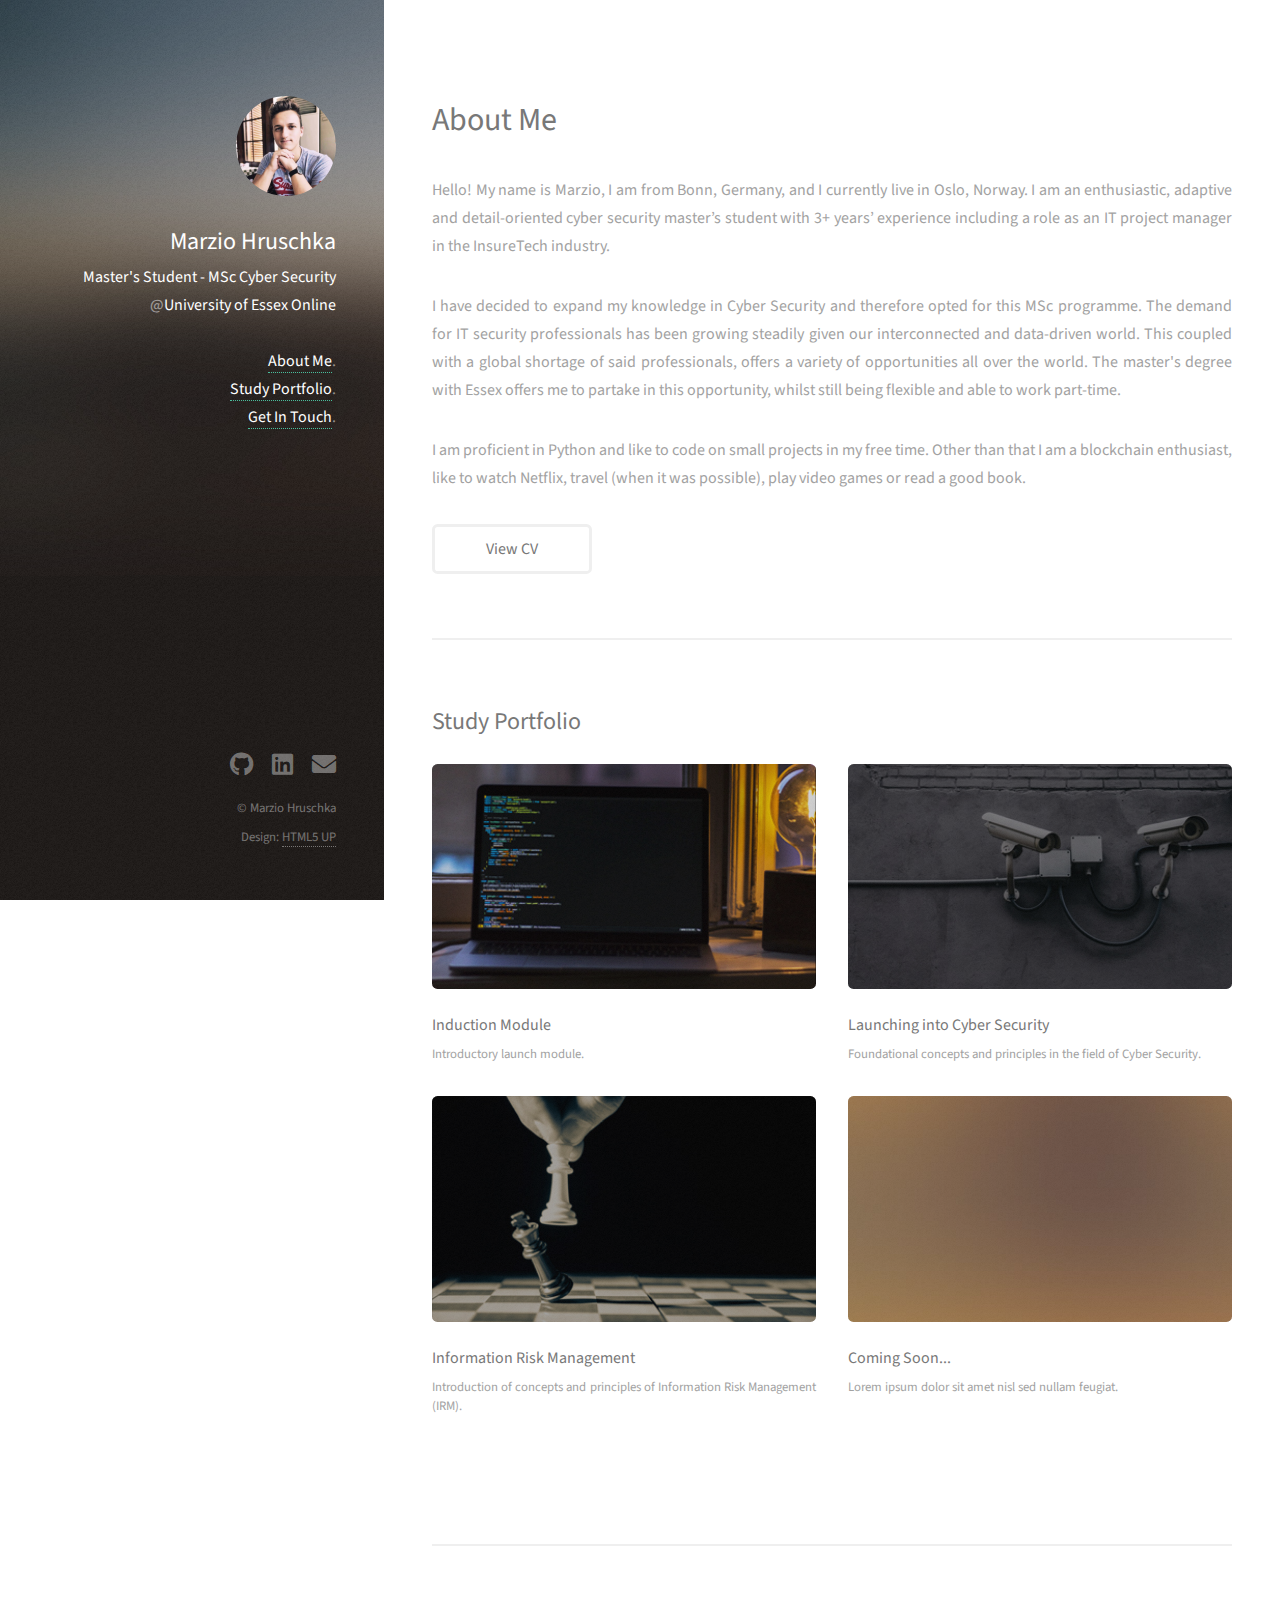
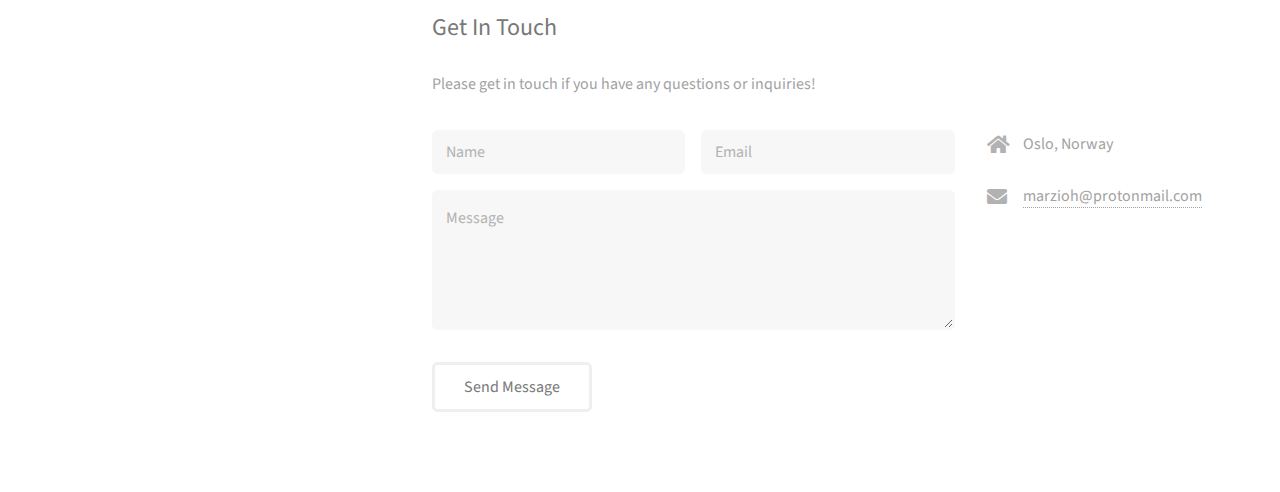
==== index.html @ 54e434e0 "Updates for IRM module" ====
<!DOCTYPE HTML>
<!--
	Strata by HTML5 UP
	html5up.net | @ajlkn
	Free for personal and commercial use under the CCA 3.0 license (html5up.net/license)
-->
<html>
	<head>
		<title>Marzio Hruschka</title>
		<meta charset="utf-8" />
		<meta name="viewport" content="width=device-width, initial-scale=1, user-scalable=no" />
		<link rel="stylesheet" href="assets/css/main.css" />
	</head>
	<body class="is-preload">

		<!-- Header -->
			<header id="header">
				<div class="inner">
					<a href="#" class="image avatar"><img src="images/avatar.jpg" alt="" /></a>
					<h1 style="color:white;font-size:24px;"><b>Marzio Hruschka</b></h1>
					<h1 style="color:white;font-size:16px;">Master's Student - MSc Cyber Security</h1>
					<h1 style="font-size:16px">@<font style="color:white;">University of Essex Online</font></h1>
					<br />	
					<a href="index.html#about_me"><strong>About Me</strong></a>.<br />
					<a href="index.html#study_portfolio"><strong>Study Portfolio</strong></a>.<br />
					<a href="index.html#contact"><strong>Get In Touch</strong></a>.
				</div>
			</header>

		<!-- Main -->
			<div id="main">

				<!-- One -->
					<section id="about_me">
						<header class="major">
							<h2>About Me</h2>
						</header>
						<p>Hello! My name is Marzio, I am from Bonn, Germany, and I currently live in Oslo, Norway. I am an enthusiastic, adaptive and detail-oriented cyber security master’s student with 3+ years’ experience including a role as an IT project manager in the InsureTech industry.</p>

						<p>I have decided to expand my knowledge in Cyber Security and therefore opted for this MSc programme. The demand for IT security professionals has been growing steadily given our interconnected and data-driven world. This coupled with a global shortage of said professionals, offers a variety of opportunities all over the world. The master's degree with Essex offers me to partake in this opportunity, whilst still being flexible and able to work part-time.</p>

						<p>I am proficient in Python and like to code on small projects in my free time. Other than that I am a blockchain enthusiast, like to watch Netflix, travel (when it was possible), play video games or read a good book.</p>
						<ul class="actions">
							<li><a href="documents/Marzio%20Hruschka%20-%20CV.pdf" class="button" target="_blank">View CV</a></li>
						</ul>
					</section>

				<!-- Two -->
					<section id="study_portfolio">
						<h2>Study Portfolio</h2>
						<div class="row">
							<article class="col-6 col-12-xsmall work-item">
								<a class="image fit thumb" href="induction.html"><img src="images/thumbs/induction.jpg" alt="Induction Module" /></a>
								<h3>Induction Module</h3>
								<p>Introductory launch module.</p>
							</article>
							<article class="col-6 col-12-xsmall work-item">
								<a href="launching_cyber_security.html" class="image fit thumb"><img src="images/thumbs/introcyber.jpg" alt="Launching into Cyber Security" /></a>
								<h3>Launching into Cyber Security</h3>
								<p>Foundational concepts and principles in the field of Cyber Security.</p>
							</article>
							<article class="col-6 col-12-xsmall work-item">
								<a href="information_risk_management.html" class="image fit thumb"><img src="images/thumbs/riskmgmt.jpg" alt="" /></a>
								<h3>Information Risk Management</h3>
								<p>Introduction of concepts and principles of Information Risk Management (IRM).</p>
							</article>
							<article class="col-6 col-12-xsmall work-item">
								<a href="images/fulls/04.jpg" class="image fit thumb"><img src="images/thumbs/04.jpg" alt="" /></a>
								<h3>Coming Soon...</h3>
								<p>Lorem ipsum dolor sit amet nisl sed nullam feugiat.</p>
							</article>
							<article class="col-6 col-12-xsmall work-item">
<!-- 								<a href="images/fulls/05.jpg" class="image fit thumb"><img src="images/thumbs/05.jpg" alt="" /></a>
								<h3>Nunc enim commodo aliquet</h3>
								<p>Lorem ipsum dolor sit amet nisl sed nullam feugiat.</p>
							</article>
							<article class="col-6 col-12-xsmall work-item">
								<a href="images/fulls/06.jpg" class="image fit thumb"><img src="images/thumbs/06.jpg" alt="" /></a>
								<h3>Risus ornare lacinia</h3>
								<p>Lorem ipsum dolor sit amet nisl sed nullam feugiat.</p>
							</article>
						</div>
						<ul class="actions">
							<li><a href="#" class="button">Full Portfolio</a></li>
						</ul> -->
					</section> 

				<!-- Three -->
					<section id="contact">
						<h2>Get In Touch</h2>
						<p>Please get in touch if you have any questions or inquiries!</p>
						<div class="row">
							<div class="col-8 col-12-small">
								<form method="post" action="#">
									<div class="row gtr-uniform gtr-50">
										<div class="col-6 col-12-xsmall"><input type="text" name="name" id="name" placeholder="Name" /></div>
										<div class="col-6 col-12-xsmall"><input type="email" name="email" id="email" placeholder="Email" /></div>
										<div class="col-12"><textarea name="message" id="message" placeholder="Message" rows="4"></textarea></div>
									</div>
								</form>
								<ul class="actions">
									<li><input type="submit" value="Send Message" /></li>
								</ul>
							</div>
							<div class="col-4 col-12-small">
								<ul class="labeled-icons">
									<li>
										<h3 class="icon solid fa-home"><span class="label">Address</span></h3>
										Oslo, Norway
									</li>
									<li>
										<h3 class="icon solid fa-envelope"><span class="label">Email</span></h3>
										<a href="#">marzioh@protonmail.com</a>
									</li>
								</ul>
							</div>
						</div>
					</section>

				<!-- Four -->
				<!--
					<section id="four">
						<h2>Elements</h2>

						<section>
							<h4>Text</h4>
							<p>This is <b>bold</b> and this is <strong>strong</strong>. This is <i>italic</i> and this is <em>emphasized</em>.
							This is <sup>superscript</sup> text and this is <sub>subscript</sub> text.
							This is <u>underlined</u> and this is code: <code>for (;;) { ... }</code>. Finally, <a href="#">this is a link</a>.</p>
							<hr />
							<header>
								<h4>Heading with a Subtitle</h4>
								<p>Lorem ipsum dolor sit amet nullam id egestas urna aliquam</p>
							</header>
							<p>Nunc lacinia ante nunc ac lobortis. Interdum adipiscing gravida odio porttitor sem non mi integer non faucibus ornare mi ut ante amet placerat aliquet. Volutpat eu sed ante lacinia sapien lorem accumsan varius montes viverra nibh in adipiscing blandit tempus accumsan.</p>
							<header>
								<h5>Heading with a Subtitle</h5>
								<p>Lorem ipsum dolor sit amet nullam id egestas urna aliquam</p>
							</header>
							<p>Nunc lacinia ante nunc ac lobortis. Interdum adipiscing gravida odio porttitor sem non mi integer non faucibus ornare mi ut ante amet placerat aliquet. Volutpat eu sed ante lacinia sapien lorem accumsan varius montes viverra nibh in adipiscing blandit tempus accumsan.</p>
							<hr />
							<h2>Heading Level 2</h2>
							<h3>Heading Level 3</h3>
							<h4>Heading Level 4</h4>
							<h5>Heading Level 5</h5>
							<h6>Heading Level 6</h6>
							<hr />
							<h5>Blockquote</h5>
							<blockquote>Fringilla nisl. Donec accumsan interdum nisi, quis tincidunt felis sagittis eget tempus euismod. Vestibulum ante ipsum primis in faucibus vestibulum. Blandit adipiscing eu felis iaculis volutpat ac adipiscing accumsan faucibus. Vestibulum ante ipsum primis in faucibus lorem ipsum dolor sit amet nullam adipiscing eu felis.</blockquote>
							<h5>Preformatted</h5>
							<pre><code>i = 0;

while (!deck.isInOrder()) {
print 'Iteration ' + i;
deck.shuffle();
i++;
}

print 'It took ' + i + ' iterations to sort the deck.';</code></pre>
						</section>

						<section>
							<h4>Lists</h4>
							<div class="row">
								<div class="col-6 col-12-xsmall">
									<h5>Unordered</h5>
									<ul>
										<li>Dolor pulvinar etiam magna etiam.</li>
										<li>Sagittis adipiscing lorem eleifend.</li>
										<li>Felis enim feugiat dolore viverra.</li>
									</ul>
									<h5>Alternate</h5>
									<ul class="alt">
										<li>Dolor pulvinar etiam magna etiam.</li>
										<li>Sagittis adipiscing lorem eleifend.</li>
										<li>Felis enim feugiat dolore viverra.</li>
									</ul>
								</div>
								<div class="col-6 col-12-xsmall">
									<h5>Ordered</h5>
									<ol>
										<li>Dolor pulvinar etiam magna etiam.</li>
										<li>Etiam vel felis at lorem sed viverra.</li>
										<li>Felis enim feugiat dolore viverra.</li>
										<li>Dolor pulvinar etiam magna etiam.</li>
										<li>Etiam vel felis at lorem sed viverra.</li>
										<li>Felis enim feugiat dolore viverra.</li>
									</ol>
									<h5>Icons</h5>
									<ul class="icons">
										<li><a href="#" class="icon brands fa-twitter"><span class="label">Twitter</span></a></li>
										<li><a href="#" class="icon brands fa-facebook-f"><span class="label">Facebook</span></a></li>
										<li><a href="#" class="icon brands fa-instagram"><span class="label">Instagram</span></a></li>
										<li><a href="#" class="icon brands fa-github"><span class="label">Github</span></a></li>
										<li><a href="#" class="icon brands fa-dribbble"><span class="label">Dribbble</span></a></li>
										<li><a href="#" class="icon brands fa-tumblr"><span class="label">Tumblr</span></a></li>
									</ul>
								</div>
							</div>
							<h5>Actions</h5>
							<ul class="actions">
								<li><a href="#" class="button primary">Default</a></li>
								<li><a href="#" class="button">Default</a></li>
							</ul>
							<ul class="actions small">
								<li><a href="#" class="button primary small">Small</a></li>
								<li><a href="#" class="button small">Small</a></li>
							</ul>
							<div class="row">
								<div class="col-6 col-12-small">
									<ul class="actions stacked">
										<li><a href="#" class="button primary">Default</a></li>
										<li><a href="#" class="button">Default</a></li>
									</ul>
								</div>
								<div class="col-6 col-12-small">
									<ul class="actions stacked">
										<li><a href="#" class="button primary small">Small</a></li>
										<li><a href="#" class="button small">Small</a></li>
									</ul>
								</div>
								<div class="col-6 col-12-small">
									<ul class="actions stacked">
										<li><a href="#" class="button primary fit">Default</a></li>
										<li><a href="#" class="button fit">Default</a></li>
									</ul>
								</div>
								<div class="col-6 col-12-small">
									<ul class="actions stacked">
										<li><a href="#" class="button primary small fit">Small</a></li>
										<li><a href="#" class="button small fit">Small</a></li>
									</ul>
								</div>
							</div>
						</section>

						<section>
							<h4>Table</h4>
							<h5>Default</h5>
							<div class="table-wrapper">
								<table>
									<thead>
										<tr>
											<th>Name</th>
											<th>Description</th>
											<th>Price</th>
										</tr>
									</thead>
									<tbody>
										<tr>
											<td>Item One</td>
											<td>Ante turpis integer aliquet porttitor.</td>
											<td>29.99</td>
										</tr>
										<tr>
											<td>Item Two</td>
											<td>Vis ac commodo adipiscing arcu aliquet.</td>
											<td>19.99</td>
										</tr>
										<tr>
											<td>Item Three</td>
											<td> Morbi faucibus arcu accumsan lorem.</td>
											<td>29.99</td>
										</tr>
										<tr>
											<td>Item Four</td>
											<td>Vitae integer tempus condimentum.</td>
											<td>19.99</td>
										</tr>
										<tr>
											<td>Item Five</td>
											<td>Ante turpis integer aliquet porttitor.</td>
											<td>29.99</td>
										</tr>
									</tbody>
									<tfoot>
										<tr>
											<td colspan="2"></td>
											<td>100.00</td>
										</tr>
									</tfoot>
								</table>
							</div>

							<h5>Alternate</h5>
							<div class="table-wrapper">
								<table class="alt">
									<thead>
										<tr>
											<th>Name</th>
											<th>Description</th>
											<th>Price</th>
										</tr>
									</thead>
									<tbody>
										<tr>
											<td>Item One</td>
											<td>Ante turpis integer aliquet porttitor.</td>
											<td>29.99</td>
										</tr>
										<tr>
											<td>Item Two</td>
											<td>Vis ac commodo adipiscing arcu aliquet.</td>
											<td>19.99</td>
										</tr>
										<tr>
											<td>Item Three</td>
											<td> Morbi faucibus arcu accumsan lorem.</td>
											<td>29.99</td>
										</tr>
										<tr>
											<td>Item Four</td>
											<td>Vitae integer tempus condimentum.</td>
											<td>19.99</td>
										</tr>
										<tr>
											<td>Item Five</td>
											<td>Ante turpis integer aliquet porttitor.</td>
											<td>29.99</td>
										</tr>
									</tbody>
									<tfoot>
										<tr>
											<td colspan="2"></td>
											<td>100.00</td>
										</tr>
									</tfoot>
								</table>
							</div>
						</section>

						<section>
							<h4>Buttons</h4>
							<ul class="actions">
								<li><a href="#" class="button primary">Primary</a></li>
								<li><a href="#" class="button">Default</a></li>
							</ul>
							<ul class="actions">
								<li><a href="#" class="button large">Large</a></li>
								<li><a href="#" class="button">Default</a></li>
								<li><a href="#" class="button small">Small</a></li>
							</ul>
							<ul class="actions fit">
								<li><a href="#" class="button primary fit">Fit</a></li>
								<li><a href="#" class="button fit">Fit</a></li>
							</ul>
							<ul class="actions fit small">
								<li><a href="#" class="button primary fit small">Fit + Small</a></li>
								<li><a href="#" class="button fit small">Fit + Small</a></li>
							</ul>
							<ul class="actions">
								<li><a href="#" class="button primary icon solid fa-download">Icon</a></li>
								<li><a href="#" class="button icon solid fa-download">Icon</a></li>
							</ul>
							<ul class="actions">
								<li><span class="button primary disabled">Primary</span></li>
								<li><span class="button disabled">Default</span></li>
							</ul>
						</section>

						<section>
							<h4>Form</h4>
							<form method="post" action="#">
								<div class="row gtr-uniform gtr-50">
									<div class="col-6 col-12-xsmall">
										<input type="text" name="demo-name" id="demo-name" value="" placeholder="Name" />
									</div>
									<div class="col-6 col-12-xsmall">
										<input type="email" name="demo-email" id="demo-email" value="" placeholder="Email" />
									</div>
									<div class="col-12">
										<select name="demo-category" id="demo-category">
											<option value="">- Category -</option>
											<option value="1">Manufacturing</option>
											<option value="1">Shipping</option>
											<option value="1">Administration</option>
											<option value="1">Human Resources</option>
										</select>
									</div>
									<div class="col-4 col-12-small">
										<input type="radio" id="demo-priority-low" name="demo-priority" checked>
										<label for="demo-priority-low">Low Priority</label>
									</div>
									<div class="col-4 col-12-small">
										<input type="radio" id="demo-priority-normal" name="demo-priority">
										<label for="demo-priority-normal">Normal Priority</label>
									</div>
									<div class="col-4 col-12-small">
										<input type="radio" id="demo-priority-high" name="demo-priority">
										<label for="demo-priority-high">High Priority</label>
									</div>
									<div class="col-6 col-12-small">
										<input type="checkbox" id="demo-copy" name="demo-copy">
										<label for="demo-copy">Email me a copy of this message</label>
									</div>
									<div class="col-6 col-12-small">
										<input type="checkbox" id="demo-human" name="demo-human" checked>
										<label for="demo-human">I am a human and not a robot</label>
									</div>
									<div class="col-12">
										<textarea name="demo-message" id="demo-message" placeholder="Enter your message" rows="6"></textarea>
									</div>
									<div class="col-12">
										<ul class="actions">
											<li><input type="submit" value="Send Message" class="primary" /></li>
											<li><input type="reset" value="Reset" /></li>
										</ul>
									</div>
								</div>
							</form>
						</section>

						<section>
							<h4>Image</h4>
							<h5>Fit</h5>
							<div class="box alt">
								<div class="row gtr-50 gtr-uniform">
									<div class="col-12"><span class="image fit"><img src="images/fulls/05.jpg" alt="" /></span></div>
									<div class="col-4"><span class="image fit"><img src="images/thumbs/01.jpg" alt="" /></span></div>
									<div class="col-4"><span class="image fit"><img src="images/thumbs/02.jpg" alt="" /></span></div>
									<div class="col-4"><span class="image fit"><img src="images/thumbs/03.jpg" alt="" /></span></div>
									<div class="col-4"><span class="image fit"><img src="images/thumbs/04.jpg" alt="" /></span></div>
									<div class="col-4"><span class="image fit"><img src="images/thumbs/05.jpg" alt="" /></span></div>
									<div class="col-4"><span class="image fit"><img src="images/thumbs/06.jpg" alt="" /></span></div>
									<div class="col-4"><span class="image fit"><img src="images/thumbs/03.jpg" alt="" /></span></div>
									<div class="col-4"><span class="image fit"><img src="images/thumbs/02.jpg" alt="" /></span></div>
									<div class="col-4"><span class="image fit"><img src="images/thumbs/01.jpg" alt="" /></span></div>
								</div>
							</div>
							<h5>Left &amp; Right</h5>
							<p><span class="image left"><img src="images/avatar.jpg" alt="" /></span>Fringilla nisl. Donec accumsan interdum nisi, quis tincidunt felis sagittis eget. tempus euismod. Vestibulum ante ipsum primis in faucibus vestibulum. Blandit adipiscing eu felis iaculis volutpat ac adipiscing accumsan eu faucibus. Integer ac pellentesque praesent tincidunt felis sagittis eget. tempus euismod. Vestibulum ante ipsum primis in faucibus vestibulum. Blandit adipiscing eu felis iaculis volutpat ac adipiscing accumsan eu faucibus. Integer ac pellentesque praesent. Donec accumsan interdum nisi, quis tincidunt felis sagittis eget. tempus euismod. Vestibulum ante ipsum primis in faucibus vestibulum. Blandit adipiscing eu felis iaculis volutpat ac adipiscing accumsan eu faucibus. Integer ac pellentesque praesent tincidunt felis sagittis eget. tempus euismod. Vestibulum ante ipsum primis in faucibus vestibulum. Blandit adipiscing eu felis iaculis volutpat ac adipiscing accumsan eu faucibus. Integer ac pellentesque praesent.</p>
							<p><span class="image right"><img src="images/avatar.jpg" alt="" /></span>Fringilla nisl. Donec accumsan interdum nisi, quis tincidunt felis sagittis eget. tempus euismod. Vestibulum ante ipsum primis in faucibus vestibulum. Blandit adipiscing eu felis iaculis volutpat ac adipiscing accumsan eu faucibus. Integer ac pellentesque praesent tincidunt felis sagittis eget. tempus euismod. Vestibulum ante ipsum primis in faucibus vestibulum. Blandit adipiscing eu felis iaculis volutpat ac adipiscing accumsan eu faucibus. Integer ac pellentesque praesent. Donec accumsan interdum nisi, quis tincidunt felis sagittis eget. tempus euismod. Vestibulum ante ipsum primis in faucibus vestibulum. Blandit adipiscing eu felis iaculis volutpat ac adipiscing accumsan eu faucibus. Integer ac pellentesque praesent tincidunt felis sagittis eget. tempus euismod. Vestibulum ante ipsum primis in faucibus vestibulum. Blandit adipiscing eu felis iaculis volutpat ac adipiscing accumsan eu faucibus. Integer ac pellentesque praesent.</p>
						</section>

					</section>
				-->

			</div>

		<!-- Footer -->
			<footer id="footer">
				<div class="inner">
					<ul class="icons">
						<li><a href="https://github.com/MarzioHr/" class="icon brands fa-github"><span class="label">Github</span></a></li>
						<li><a href="https://www.linkedin.com/in/marzio-hruschka/" class="icon brands fa-linkedin"><span class="label">LinkedIn</span></a></li>
						<li><a href="mailto:marzioh@protonmail.com" class="icon solid fa-envelope"><span class="label">Email</span></a></li>
					</ul>
					<ul class="copyright">
						<li>&copy; Marzio Hruschka</li><li>Design: <a href="http://html5up.net">HTML5 UP</a></li>
					</ul>
				</div>
			</footer>

		<!-- Scripts -->
			<script src="assets/js/jquery.min.js"></script>
			<script src="assets/js/browser.min.js"></script>
			<script src="assets/js/breakpoints.min.js"></script>
			<script src="assets/js/util.js"></script>
			<script src="assets/js/main.js"></script>

	</body>
</html>
---- assets/css/main.css ----
@import url("fontawesome-all.min.css");
@import url("https://fonts.googleapis.com/css?family=Source+Sans+Pro:400,400italic");

/*
	Strata by HTML5 UP
	html5up.net | @ajlkn
	Free for personal and commercial use under the CCA 3.0 license (html5up.net/license)
*/

html, body, div, span, applet, object,
iframe, h1, h2, h3, h4, h5, h6, p, blockquote,
pre, a, abbr, acronym, address, big, cite,
code, del, dfn, em, img, ins, kbd, q, s, samp,
small, strike, strong, sub, sup, tt, var, b,
u, i, center, dl, dt, dd, ol, ul, li, fieldset,
form, label, legend, table, caption, tbody,
tfoot, thead, tr, th, td, article, aside,
canvas, details, embed, figure, figcaption,
footer, header, hgroup, menu, nav, output, ruby,
section, summary, time, mark, audio, video {
	margin: 0;
	padding: 0;
	border: 0;
	font-size: 100%;
	font: inherit;
	vertical-align: baseline;}

article, aside, details, figcaption, figure,
footer, header, hgroup, menu, nav, section {
	display: block;}

body {
	line-height: 1;
}

ol, ul {
	list-style: none;
}

blockquote, q {
	quotes: none;
}

	blockquote:before, blockquote:after, q:before, q:after {
		content: '';
		content: none;
	}

table {
	border-collapse: collapse;
	border-spacing: 0;
}

body {
	-webkit-text-size-adjust: none;
}

mark {
	background-color: transparent;
	color: inherit;
}

input::-moz-focus-inner {
	border: 0;
	padding: 0;
}

input, select, textarea {
	-moz-appearance: none;
	-webkit-appearance: none;
	-ms-appearance: none;
	appearance: none;
}

/* Basic */

	html {
		box-sizing: border-box;
	}

	*, *:before, *:after {
		box-sizing: inherit;
	}

	body {
		background: #fff;
	}

		body.is-preload *, body.is-preload *:before, body.is-preload *:after {
			-moz-animation: none !important;
			-webkit-animation: none !important;
			-ms-animation: none !important;
			animation: none !important;
			-moz-transition: none !important;
			-webkit-transition: none !important;
			-ms-transition: none !important;
			transition: none !important;
		}

	body, input, select, textarea {
		color: #a2a2a2;
		font-family: "Source Sans Pro", Helvetica, sans-serif;
		font-size: 16pt;
		font-weight: 400;
		line-height: 1.75em;
	}

	a {
		-moz-transition: color 0.2s ease-in-out, border-color 0.2s ease-in-out;
		-webkit-transition: color 0.2s ease-in-out, border-color 0.2s ease-in-out;
		-ms-transition: color 0.2s ease-in-out, border-color 0.2s ease-in-out;
		transition: color 0.2s ease-in-out, border-color 0.2s ease-in-out;
		border-bottom: dotted 1px;
		color: #49bf9d;
		text-decoration: none;
	}

		a:hover {
			border-bottom-color: transparent;
			color: #49bf9d !important;
			text-decoration: none;
		}

	strong, b {
		color: #787878;
		font-weight: 400;
	}

	em, i {
		font-style: italic;
	}

	p {
		margin: 0 0 2em 0;
		text-align:justify;
	}

	h1, h2, h3, h4, h5, h6 {
		color: #787878;
		font-weight: 400;
		line-height: 1em;
		margin: 0 0 1em 0;
	}

		h1 a, h2 a, h3 a, h4 a, h5 a, h6 a {
			color: inherit;
			text-decoration: none;
		}

	h1 {
		font-size: 2em;
		line-height: 1.5em;
	}

	h2 {
		font-size: 1.5em;
		line-height: 1.5em;
	}

	h3 {
		font-size: 1.25em;
		line-height: 1.5em;
	}

	h4 {
		font-size: 1.1em;
		line-height: 1.5em;
	}

	h5 {
		font-size: 0.9em;
		line-height: 1.5em;
	}

	h6 {
		font-size: 0.7em;
		line-height: 1.5em;
	}

	sub {
		font-size: 0.8em;
		position: relative;
		top: 0.5em;
	}

	sup {
		font-size: 0.8em;
		position: relative;
		top: -0.5em;
	}

	hr {
		border: 0;
		border-bottom: solid 2px #efefef;
		margin: 2em 0;
	}

		hr.major {
			margin: 3em 0;
		}

	blockquote {
		border-left: solid 6px #efefef;
		font-style: italic;
		margin: 0 0 2em 0;
		padding: 0.5em 0 0.5em 1.5em;
	}

	code {
		background: #f7f7f7;
		border-radius: 0.35em;
		border: solid 2px #efefef;
		font-family: "Courier New", monospace;
		font-size: 0.9em;
		margin: 0 0.25em;
		padding: 0.25em 0.65em;
	}

	pre {
		-webkit-overflow-scrolling: touch;
		font-family: "Courier New", monospace;
		font-size: 0.9em;
		margin: 0 0 2em 0;
	}

		pre code {
			display: block;
			line-height: 1.75em;
			padding: 1em 1.5em;
			overflow-x: auto;
		}

	.align-left {
		text-align: left;
	}

	.align-center {
		text-align: center;
	}

	.align-right {
		text-align: right;
	}

/* Container */

	.container {
		margin: 0 auto;
		max-width: calc(100% - 4em);
		width: 100%;
	}

		.container.xsmall {
			width: 25%;
		}

		.container.small {
			width: 50%;
		}

		.container.medium {
			width: 75%;
		}

		.container.large {
			width: 125%;
		}

		.container.xlarge {
			width: 150%;
		}

		.container.max {
			width: 100%;
		}

		@media screen and (max-width: 980px) {

			.container {
				width: 100% !important;
				max-width: 100% !important;
			}

		}

		@media screen and (max-width: 480px) {

			.container {
				max-width: calc(100% - 3em);
			}

		}

/* Row */

	.row {
		display: flex;
		flex-wrap: wrap;
		box-sizing: border-box;
		align-items: stretch;
	}

		.row > * {
			box-sizing: border-box;
		}

		.row.gtr-uniform > * > :last-child {
			margin-bottom: 0;
		}

		.row.aln-left {
			justify-content: flex-start;
		}

		.row.aln-center {
			justify-content: center;
		}

		.row.aln-right {
			justify-content: flex-end;
		}

		.row.aln-top {
			align-items: flex-start;
		}

		.row.aln-middle {
			align-items: center;
		}

		.row.aln-bottom {
			align-items: flex-end;
		}

		.row > .imp {
			order: -1;
		}

		.row > .col-1 {
			width: 8.33333%;
		}

		.row > .off-1 {
			margin-left: 8.33333%;
		}

		.row > .col-2 {
			width: 16.66667%;
		}

		.row > .off-2 {
			margin-left: 16.66667%;
		}

		.row > .col-3 {
			width: 25%;
		}

		.row > .off-3 {
			margin-left: 25%;
		}

		.row > .col-4 {
			width: 33.33333%;
		}

		.row > .off-4 {
			margin-left: 33.33333%;
		}

		.row > .col-5 {
			width: 41.66667%;
		}

		.row > .off-5 {
			margin-left: 41.66667%;
		}

		.row > .col-6 {
			width: 50%;
		}

		.row > .off-6 {
			margin-left: 50%;
		}

		.row > .col-7 {
			width: 58.33333%;
		}

		.row > .off-7 {
			margin-left: 58.33333%;
		}

		.row > .col-8 {
			width: 66.66667%;
		}

		.row > .off-8 {
			margin-left: 66.66667%;
		}

		.row > .col-9 {
			width: 75%;
		}

		.row > .off-9 {
			margin-left: 75%;
		}

		.row > .col-10 {
			width: 83.33333%;
		}

		.row > .off-10 {
			margin-left: 83.33333%;
		}

		.row > .col-11 {
			width: 91.66667%;
		}

		.row > .off-11 {
			margin-left: 91.66667%;
		}

		.row > .col-12 {
			width: 100%;
		}

		.row > .off-12 {
			margin-left: 100%;
		}

		.row.gtr-0 {
			margin-top: 0;
			margin-left: 0em;
		}

			.row.gtr-0 > * {
				padding: 0 0 0 0em;
			}

			.row.gtr-0.gtr-uniform {
				margin-top: 0em;
			}

				.row.gtr-0.gtr-uniform > * {
					padding-top: 0em;
				}

		.row.gtr-25 {
			margin-top: 0;
			margin-left: -0.625em;
		}

			.row.gtr-25 > * {
				padding: 0 0 0 0.625em;
			}

			.row.gtr-25.gtr-uniform {
				margin-top: -0.625em;
			}

				.row.gtr-25.gtr-uniform > * {
					padding-top: 0.625em;
				}

		.row.gtr-50 {
			margin-top: 0;
			margin-left: -1.25em;
		}

			.row.gtr-50 > * {
				padding: 0 0 0 1.25em;
			}

			.row.gtr-50.gtr-uniform {
				margin-top: -1.25em;
			}

				.row.gtr-50.gtr-uniform > * {
					padding-top: 1.25em;
				}

		.row {
			margin-top: 0;
			margin-left: -2.5em;
		}

			.row > * {
				padding: 0 0 0 2.5em;
			}

			.row.gtr-uniform {
				margin-top: -2.5em;
			}

				.row.gtr-uniform > * {
					padding-top: 2.5em;
				}

		.row.gtr-150 {
			margin-top: 0;
			margin-left: -3.75em;
		}

			.row.gtr-150 > * {
				padding: 0 0 0 3.75em;
			}

			.row.gtr-150.gtr-uniform {
				margin-top: -3.75em;
			}

				.row.gtr-150.gtr-uniform > * {
					padding-top: 3.75em;
				}

		.row.gtr-200 {
			margin-top: 0;
			margin-left: -5em;
		}

			.row.gtr-200 > * {
				padding: 0 0 0 5em;
			}

			.row.gtr-200.gtr-uniform {
				margin-top: -5em;
			}

				.row.gtr-200.gtr-uniform > * {
					padding-top: 5em;
				}

		@media screen and (max-width: 1800px) {

			.row {
				display: flex;
				flex-wrap: wrap;
				box-sizing: border-box;
				align-items: stretch;
			}

				.row > * {
					box-sizing: border-box;
				}

				.row.gtr-uniform > * > :last-child {
					margin-bottom: 0;
				}

				.row.aln-left {
					justify-content: flex-start;
				}

				.row.aln-center {
					justify-content: center;
				}

				.row.aln-right {
					justify-content: flex-end;
				}

				.row.aln-top {
					align-items: flex-start;
				}

				.row.aln-middle {
					align-items: center;
				}

				.row.aln-bottom {
					align-items: flex-end;
				}

				.row > .imp-xlarge {
					order: -1;
				}

				.row > .col-1-xlarge {
					width: 8.33333%;
				}

				.row > .off-1-xlarge {
					margin-left: 8.33333%;
				}

				.row > .col-2-xlarge {
					width: 16.66667%;
				}

				.row > .off-2-xlarge {
					margin-left: 16.66667%;
				}

				.row > .col-3-xlarge {
					width: 25%;
				}

				.row > .off-3-xlarge {
					margin-left: 25%;
				}

				.row > .col-4-xlarge {
					width: 33.33333%;
				}

				.row > .off-4-xlarge {
					margin-left: 33.33333%;
				}

				.row > .col-5-xlarge {
					width: 41.66667%;
				}

				.row > .off-5-xlarge {
					margin-left: 41.66667%;
				}

				.row > .col-6-xlarge {
					width: 50%;
				}

				.row > .off-6-xlarge {
					margin-left: 50%;
				}

				.row > .col-7-xlarge {
					width: 58.33333%;
				}

				.row > .off-7-xlarge {
					margin-left: 58.33333%;
				}

				.row > .col-8-xlarge {
					width: 66.66667%;
				}

				.row > .off-8-xlarge {
					margin-left: 66.66667%;
				}

				.row > .col-9-xlarge {
					width: 75%;
				}

				.row > .off-9-xlarge {
					margin-left: 75%;
				}

				.row > .col-10-xlarge {
					width: 83.33333%;
				}

				.row > .off-10-xlarge {
					margin-left: 83.33333%;
				}

				.row > .col-11-xlarge {
					width: 91.66667%;
				}

				.row > .off-11-xlarge {
					margin-left: 91.66667%;
				}

				.row > .col-12-xlarge {
					width: 100%;
				}

				.row > .off-12-xlarge {
					margin-left: 100%;
				}

				.row.gtr-0 {
					margin-top: 0;
					margin-left: 0em;
				}

					.row.gtr-0 > * {
						padding: 0 0 0 0em;
					}

					.row.gtr-0.gtr-uniform {
						margin-top: 0em;
					}

						.row.gtr-0.gtr-uniform > * {
							padding-top: 0em;
						}

				.row.gtr-25 {
					margin-top: 0;
					margin-left: -0.625em;
				}

					.row.gtr-25 > * {
						padding: 0 0 0 0.625em;
					}

					.row.gtr-25.gtr-uniform {
						margin-top: -0.625em;
					}

						.row.gtr-25.gtr-uniform > * {
							padding-top: 0.625em;
						}

				.row.gtr-50 {
					margin-top: 0;
					margin-left: -1.25em;
				}

					.row.gtr-50 > * {
						padding: 0 0 0 1.25em;
					}

					.row.gtr-50.gtr-uniform {
						margin-top: -1.25em;
					}

						.row.gtr-50.gtr-uniform > * {
							padding-top: 1.25em;
						}

				.row {
					margin-top: 0;
					margin-left: -2.5em;
				}

					.row > * {
						padding: 0 0 0 2.5em;
					}

					.row.gtr-uniform {
						margin-top: -2.5em;
					}

						.row.gtr-uniform > * {
							padding-top: 2.5em;
						}

				.row.gtr-150 {
					margin-top: 0;
					margin-left: -3.75em;
				}

					.row.gtr-150 > * {
						padding: 0 0 0 3.75em;
					}

					.row.gtr-150.gtr-uniform {
						margin-top: -3.75em;
					}

						.row.gtr-150.gtr-uniform > * {
							padding-top: 3.75em;
						}

				.row.gtr-200 {
					margin-top: 0;
					margin-left: -5em;
				}

					.row.gtr-200 > * {
						padding: 0 0 0 5em;
					}

					.row.gtr-200.gtr-uniform {
						margin-top: -5em;
					}

						.row.gtr-200.gtr-uniform > * {
							padding-top: 5em;
						}

		}

		@media screen and (max-width: 1280px) {

			.row {
				display: flex;
				flex-wrap: wrap;
				box-sizing: border-box;
				align-items: stretch;
			}

				.row > * {
					box-sizing: border-box;
				}

				.row.gtr-uniform > * > :last-child {
					margin-bottom: 0;
				}

				.row.aln-left {
					justify-content: flex-start;
				}

				.row.aln-center {
					justify-content: center;
				}

				.row.aln-right {
					justify-content: flex-end;
				}

				.row.aln-top {
					align-items: flex-start;
				}

				.row.aln-middle {
					align-items: center;
				}

				.row.aln-bottom {
					align-items: flex-end;
				}

				.row > .imp-large {
					order: -1;
				}

				.row > .col-1-large {
					width: 8.33333%;
				}

				.row > .off-1-large {
					margin-left: 8.33333%;
				}

				.row > .col-2-large {
					width: 16.66667%;
				}

				.row > .off-2-large {
					margin-left: 16.66667%;
				}

				.row > .col-3-large {
					width: 25%;
				}

				.row > .off-3-large {
					margin-left: 25%;
				}

				.row > .col-4-large {
					width: 33.33333%;
				}

				.row > .off-4-large {
					margin-left: 33.33333%;
				}

				.row > .col-5-large {
					width: 41.66667%;
				}

				.row > .off-5-large {
					margin-left: 41.66667%;
				}

				.row > .col-6-large {
					width: 50%;
				}

				.row > .off-6-large {
					margin-left: 50%;
				}

				.row > .col-7-large {
					width: 58.33333%;
				}

				.row > .off-7-large {
					margin-left: 58.33333%;
				}

				.row > .col-8-large {
					width: 66.66667%;
				}

				.row > .off-8-large {
					margin-left: 66.66667%;
				}

				.row > .col-9-large {
					width: 75%;
				}

				.row > .off-9-large {
					margin-left: 75%;
				}

				.row > .col-10-large {
					width: 83.33333%;
				}

				.row > .off-10-large {
					margin-left: 83.33333%;
				}

				.row > .col-11-large {
					width: 91.66667%;
				}

				.row > .off-11-large {
					margin-left: 91.66667%;
				}

				.row > .col-12-large {
					width: 100%;
				}

				.row > .off-12-large {
					margin-left: 100%;
				}

				.row.gtr-0 {
					margin-top: 0;
					margin-left: 0em;
				}

					.row.gtr-0 > * {
						padding: 0 0 0 0em;
					}

					.row.gtr-0.gtr-uniform {
						margin-top: 0em;
					}

						.row.gtr-0.gtr-uniform > * {
							padding-top: 0em;
						}

				.row.gtr-25 {
					margin-top: 0;
					margin-left: -0.5em;
				}

					.row.gtr-25 > * {
						padding: 0 0 0 0.5em;
					}

					.row.gtr-25.gtr-uniform {
						margin-top: -0.5em;
					}

						.row.gtr-25.gtr-uniform > * {
							padding-top: 0.5em;
						}

				.row.gtr-50 {
					margin-top: 0;
					margin-left: -1em;
				}

					.row.gtr-50 > * {
						padding: 0 0 0 1em;
					}

					.row.gtr-50.gtr-uniform {
						margin-top: -1em;
					}

						.row.gtr-50.gtr-uniform > * {
							padding-top: 1em;
						}

				.row {
					margin-top: 0;
					margin-left: -2em;
				}

					.row > * {
						padding: 0 0 0 2em;
					}

					.row.gtr-uniform {
						margin-top: -2em;
					}

						.row.gtr-uniform > * {
							padding-top: 2em;
						}

				.row.gtr-150 {
					margin-top: 0;
					margin-left: -3em;
				}

					.row.gtr-150 > * {
						padding: 0 0 0 3em;
					}

					.row.gtr-150.gtr-uniform {
						margin-top: -3em;
					}

						.row.gtr-150.gtr-uniform > * {
							padding-top: 3em;
						}

				.row.gtr-200 {
					margin-top: 0;
					margin-left: -4em;
				}

					.row.gtr-200 > * {
						padding: 0 0 0 4em;
					}

					.row.gtr-200.gtr-uniform {
						margin-top: -4em;
					}

						.row.gtr-200.gtr-uniform > * {
							padding-top: 4em;
						}

		}

		@media screen and (max-width: 980px) {

			.row {
				display: flex;
				flex-wrap: wrap;
				box-sizing: border-box;
				align-items: stretch;
			}

				.row > * {
					box-sizing: border-box;
				}

				.row.gtr-uniform > * > :last-child {
					margin-bottom: 0;
				}

				.row.aln-left {
					justify-content: flex-start;
				}

				.row.aln-center {
					justify-content: center;
				}

				.row.aln-right {
					justify-content: flex-end;
				}

				.row.aln-top {
					align-items: flex-start;
				}

				.row.aln-middle {
					align-items: center;
				}

				.row.aln-bottom {
					align-items: flex-end;
				}

				.row > .imp-medium {
					order: -1;
				}

				.row > .col-1-medium {
					width: 8.33333%;
				}

				.row > .off-1-medium {
					margin-left: 8.33333%;
				}

				.row > .col-2-medium {
					width: 16.66667%;
				}

				.row > .off-2-medium {
					margin-left: 16.66667%;
				}

				.row > .col-3-medium {
					width: 25%;
				}

				.row > .off-3-medium {
					margin-left: 25%;
				}

				.row > .col-4-medium {
					width: 33.33333%;
				}

				.row > .off-4-medium {
					margin-left: 33.33333%;
				}

				.row > .col-5-medium {
					width: 41.66667%;
				}

				.row > .off-5-medium {
					margin-left: 41.66667%;
				}

				.row > .col-6-medium {
					width: 50%;
				}

				.row > .off-6-medium {
					margin-left: 50%;
				}

				.row > .col-7-medium {
					width: 58.33333%;
				}

				.row > .off-7-medium {
					margin-left: 58.33333%;
				}

				.row > .col-8-medium {
					width: 66.66667%;
				}

				.row > .off-8-medium {
					margin-left: 66.66667%;
				}

				.row > .col-9-medium {
					width: 75%;
				}

				.row > .off-9-medium {
					margin-left: 75%;
				}

				.row > .col-10-medium {
					width: 83.33333%;
				}

				.row > .off-10-medium {
					margin-left: 83.33333%;
				}

				.row > .col-11-medium {
					width: 91.66667%;
				}

				.row > .off-11-medium {
					margin-left: 91.66667%;
				}

				.row > .col-12-medium {
					width: 100%;
				}

				.row > .off-12-medium {
					margin-left: 100%;
				}

				.row.gtr-0 {
					margin-top: 0;
					margin-left: 0em;
				}

					.row.gtr-0 > * {
						padding: 0 0 0 0em;
					}

					.row.gtr-0.gtr-uniform {
						margin-top: 0em;
					}

						.row.gtr-0.gtr-uniform > * {
							padding-top: 0em;
						}

				.row.gtr-25 {
					margin-top: 0;
					margin-left: -0.5em;
				}

					.row.gtr-25 > * {
						padding: 0 0 0 0.5em;
					}

					.row.gtr-25.gtr-uniform {
						margin-top: -0.5em;
					}

						.row.gtr-25.gtr-uniform > * {
							padding-top: 0.5em;
						}

				.row.gtr-50 {
					margin-top: 0;
					margin-left: -1em;
				}

					.row.gtr-50 > * {
						padding: 0 0 0 1em;
					}

					.row.gtr-50.gtr-uniform {
						margin-top: -1em;
					}

						.row.gtr-50.gtr-uniform > * {
							padding-top: 1em;
						}

				.row {
					margin-top: 0;
					margin-left: -2em;
				}

					.row > * {
						padding: 0 0 0 2em;
					}

					.row.gtr-uniform {
						margin-top: -2em;
					}

						.row.gtr-uniform > * {
							padding-top: 2em;
						}

				.row.gtr-150 {
					margin-top: 0;
					margin-left: -3em;
				}

					.row.gtr-150 > * {
						padding: 0 0 0 3em;
					}

					.row.gtr-150.gtr-uniform {
						margin-top: -3em;
					}

						.row.gtr-150.gtr-uniform > * {
							padding-top: 3em;
						}

				.row.gtr-200 {
					margin-top: 0;
					margin-left: -4em;
				}

					.row.gtr-200 > * {
						padding: 0 0 0 4em;
					}

					.row.gtr-200.gtr-uniform {
						margin-top: -4em;
					}

						.row.gtr-200.gtr-uniform > * {
							padding-top: 4em;
						}

		}

		@media screen and (max-width: 736px) {

			.row {
				display: flex;
				flex-wrap: wrap;
				box-sizing: border-box;
				align-items: stretch;
			}

				.row > * {
					box-sizing: border-box;
				}

				.row.gtr-uniform > * > :last-child {
					margin-bottom: 0;
				}

				.row.aln-left {
					justify-content: flex-start;
				}

				.row.aln-center {
					justify-content: center;
				}

				.row.aln-right {
					justify-content: flex-end;
				}

				.row.aln-top {
					align-items: flex-start;
				}

				.row.aln-middle {
					align-items: center;
				}

				.row.aln-bottom {
					align-items: flex-end;
				}

				.row > .imp-small {
					order: -1;
				}

				.row > .col-1-small {
					width: 8.33333%;
				}

				.row > .off-1-small {
					margin-left: 8.33333%;
				}

				.row > .col-2-small {
					width: 16.66667%;
				}

				.row > .off-2-small {
					margin-left: 16.66667%;
				}

				.row > .col-3-small {
					width: 25%;
				}

				.row > .off-3-small {
					margin-left: 25%;
				}

				.row > .col-4-small {
					width: 33.33333%;
				}

				.row > .off-4-small {
					margin-left: 33.33333%;
				}

				.row > .col-5-small {
					width: 41.66667%;
				}

				.row > .off-5-small {
					margin-left: 41.66667%;
				}

				.row > .col-6-small {
					width: 50%;
				}

				.row > .off-6-small {
					margin-left: 50%;
				}

				.row > .col-7-small {
					width: 58.33333%;
				}

				.row > .off-7-small {
					margin-left: 58.33333%;
				}

				.row > .col-8-small {
					width: 66.66667%;
				}

				.row > .off-8-small {
					margin-left: 66.66667%;
				}

				.row > .col-9-small {
					width: 75%;
				}

				.row > .off-9-small {
					margin-left: 75%;
				}

				.row > .col-10-small {
					width: 83.33333%;
				}

				.row > .off-10-small {
					margin-left: 83.33333%;
				}

				.row > .col-11-small {
					width: 91.66667%;
				}

				.row > .off-11-small {
					margin-left: 91.66667%;
				}

				.row > .col-12-small {
					width: 100%;
				}

				.row > .off-12-small {
					margin-left: 100%;
				}

				.row.gtr-0 {
					margin-top: 0;
					margin-left: 0em;
				}

					.row.gtr-0 > * {
						padding: 0 0 0 0em;
					}

					.row.gtr-0.gtr-uniform {
						margin-top: 0em;
					}

						.row.gtr-0.gtr-uniform > * {
							padding-top: 0em;
						}

				.row.gtr-25 {
					margin-top: 0;
					margin-left: -0.375em;
				}

					.row.gtr-25 > * {
						padding: 0 0 0 0.375em;
					}

					.row.gtr-25.gtr-uniform {
						margin-top: -0.375em;
					}

						.row.gtr-25.gtr-uniform > * {
							padding-top: 0.375em;
						}

				.row.gtr-50 {
					margin-top: 0;
					margin-left: -0.75em;
				}

					.row.gtr-50 > * {
						padding: 0 0 0 0.75em;
					}

					.row.gtr-50.gtr-uniform {
						margin-top: -0.75em;
					}

						.row.gtr-50.gtr-uniform > * {
							padding-top: 0.75em;
						}

				.row {
					margin-top: 0;
					margin-left: -1.5em;
				}

					.row > * {
						padding: 0 0 0 1.5em;
					}

					.row.gtr-uniform {
						margin-top: -1.5em;
					}

						.row.gtr-uniform > * {
							padding-top: 1.5em;
						}

				.row.gtr-150 {
					margin-top: 0;
					margin-left: -2.25em;
				}

					.row.gtr-150 > * {
						padding: 0 0 0 2.25em;
					}

					.row.gtr-150.gtr-uniform {
						margin-top: -2.25em;
					}

						.row.gtr-150.gtr-uniform > * {
							padding-top: 2.25em;
						}

				.row.gtr-200 {
					margin-top: 0;
					margin-left: -3em;
				}

					.row.gtr-200 > * {
						padding: 0 0 0 3em;
					}

					.row.gtr-200.gtr-uniform {
						margin-top: -3em;
					}

						.row.gtr-200.gtr-uniform > * {
							padding-top: 3em;
						}

		}

		@media screen and (max-width: 480px) {

			.row {
				display: flex;
				flex-wrap: wrap;
				box-sizing: border-box;
				align-items: stretch;
			}

				.row > * {
					box-sizing: border-box;
				}

				.row.gtr-uniform > * > :last-child {
					margin-bottom: 0;
				}

				.row.aln-left {
					justify-content: flex-start;
				}

				.row.aln-center {
					justify-content: center;
				}

				.row.aln-right {
					justify-content: flex-end;
				}

				.row.aln-top {
					align-items: flex-start;
				}

				.row.aln-middle {
					align-items: center;
				}

				.row.aln-bottom {
					align-items: flex-end;
				}

				.row > .imp-xsmall {
					order: -1;
				}

				.row > .col-1-xsmall {
					width: 8.33333%;
				}

				.row > .off-1-xsmall {
					margin-left: 8.33333%;
				}

				.row > .col-2-xsmall {
					width: 16.66667%;
				}

				.row > .off-2-xsmall {
					margin-left: 16.66667%;
				}

				.row > .col-3-xsmall {
					width: 25%;
				}

				.row > .off-3-xsmall {
					margin-left: 25%;
				}

				.row > .col-4-xsmall {
					width: 33.33333%;
				}

				.row > .off-4-xsmall {
					margin-left: 33.33333%;
				}

				.row > .col-5-xsmall {
					width: 41.66667%;
				}

				.row > .off-5-xsmall {
					margin-left: 41.66667%;
				}

				.row > .col-6-xsmall {
					width: 50%;
				}

				.row > .off-6-xsmall {
					margin-left: 50%;
				}

				.row > .col-7-xsmall {
					width: 58.33333%;
				}

				.row > .off-7-xsmall {
					margin-left: 58.33333%;
				}

				.row > .col-8-xsmall {
					width: 66.66667%;
				}

				.row > .off-8-xsmall {
					margin-left: 66.66667%;
				}

				.row > .col-9-xsmall {
					width: 75%;
				}

				.row > .off-9-xsmall {
					margin-left: 75%;
				}

				.row > .col-10-xsmall {
					width: 83.33333%;
				}

				.row > .off-10-xsmall {
					margin-left: 83.33333%;
				}

				.row > .col-11-xsmall {
					width: 91.66667%;
				}

				.row > .off-11-xsmall {
					margin-left: 91.66667%;
				}

				.row > .col-12-xsmall {
					width: 100%;
				}

				.row > .off-12-xsmall {
					margin-left: 100%;
				}

				.row.gtr-0 {
					margin-top: 0;
					margin-left: 0em;
				}

					.row.gtr-0 > * {
						padding: 0 0 0 0em;
					}

					.row.gtr-0.gtr-uniform {
						margin-top: 0em;
					}

						.row.gtr-0.gtr-uniform > * {
							padding-top: 0em;
						}

				.row.gtr-25 {
					margin-top: 0;
					margin-left: -0.375em;
				}

					.row.gtr-25 > * {
						padding: 0 0 0 0.375em;
					}

					.row.gtr-25.gtr-uniform {
						margin-top: -0.375em;
					}

						.row.gtr-25.gtr-uniform > * {
							padding-top: 0.375em;
						}

				.row.gtr-50 {
					margin-top: 0;
					margin-left: -0.75em;
				}

					.row.gtr-50 > * {
						padding: 0 0 0 0.75em;
					}

					.row.gtr-50.gtr-uniform {
						margin-top: -0.75em;
					}

						.row.gtr-50.gtr-uniform > * {
							padding-top: 0.75em;
						}

				.row {
					margin-top: 0;
					margin-left: -1.5em;
				}

					.row > * {
						padding: 0 0 0 1.5em;
					}

					.row.gtr-uniform {
						margin-top: -1.5em;
					}

						.row.gtr-uniform > * {
							padding-top: 1.5em;
						}

				.row.gtr-150 {
					margin-top: 0;
					margin-left: -2.25em;
				}

					.row.gtr-150 > * {
						padding: 0 0 0 2.25em;
					}

					.row.gtr-150.gtr-uniform {
						margin-top: -2.25em;
					}

						.row.gtr-150.gtr-uniform > * {
							padding-top: 2.25em;
						}

				.row.gtr-200 {
					margin-top: 0;
					margin-left: -3em;
				}

					.row.gtr-200 > * {
						padding: 0 0 0 3em;
					}

					.row.gtr-200.gtr-uniform {
						margin-top: -3em;
					}

						.row.gtr-200.gtr-uniform > * {
							padding-top: 3em;
						}

		}

/* Section/Article */

	section.special, article.special {
		text-align: center;
	}

	header p {
		color: #b2b2b2;
		position: relative;
		margin: 0 0 1.5em 0;
	}

	header h2 + p {
		font-size: 1.25em;
		margin-top: -1em;
		line-height: 1.5em;
	}

	header h3 + p {
		font-size: 1.1em;
		margin-top: -0.8em;
		line-height: 1.5em;
	}

	header h4 + p,
	header h5 + p,
	header h6 + p {
		font-size: 0.9em;
		margin-top: -0.6em;
		line-height: 1.5em;
	}

	header.major h2 {
		font-size: 2em;
	}

/* Form */

	form {
		margin: 0 0 2em 0;
	}

	label {
		color: #787878;
		display: block;
		font-size: 0.9em;
		font-weight: 400;
		margin: 0 0 1em 0;
	}

	input[type="text"],
	input[type="password"],
	input[type="email"],
	select,
	textarea {
		-moz-appearance: none;
		-webkit-appearance: none;
		-ms-appearance: none;
		appearance: none;
		background: #f7f7f7;
		border-radius: 0.35em;
		border: solid 2px transparent;
		color: inherit;
		display: block;
		outline: 0;
		padding: 0 0.75em;
		text-decoration: none;
		width: 100%;
	}

		input[type="text"]:invalid,
		input[type="password"]:invalid,
		input[type="email"]:invalid,
		select:invalid,
		textarea:invalid {
			box-shadow: none;
		}

		input[type="text"]:focus,
		input[type="password"]:focus,
		input[type="email"]:focus,
		select:focus,
		textarea:focus {
			border-color: #49bf9d;
		}

	select {
		background-image: url("data:image/svg+xml;charset=utf8,%3Csvg xmlns='http://www.w3.org/2000/svg' width='40' height='40' preserveAspectRatio='none' viewBox='0 0 40 40'%3E%3Cpath d='M9.4,12.3l10.4,10.4l10.4-10.4c0.2-0.2,0.5-0.4,0.9-0.4c0.3,0,0.6,0.1,0.9,0.4l3.3,3.3c0.2,0.2,0.4,0.5,0.4,0.9 c0,0.4-0.1,0.6-0.4,0.9L20.7,31.9c-0.2,0.2-0.5,0.4-0.9,0.4c-0.3,0-0.6-0.1-0.9-0.4L4.3,17.3c-0.2-0.2-0.4-0.5-0.4-0.9 c0-0.4,0.1-0.6,0.4-0.9l3.3-3.3c0.2-0.2,0.5-0.4,0.9-0.4S9.1,12.1,9.4,12.3z' fill='%23dfdfdf' /%3E%3C/svg%3E");
		background-size: 1.25rem;
		background-repeat: no-repeat;
		background-position: calc(100% - 1rem) center;
		height: 2.75em;
		padding-right: 2.75em;
		text-overflow: ellipsis;
	}

		select option {
			color: #787878;
			background: #fff;
		}

		select:focus::-ms-value {
			background-color: transparent;
		}

		select::-ms-expand {
			display: none;
		}

	input[type="text"],
	input[type="password"],
	input[type="email"],
	select {
		height: 2.75em;
	}

	textarea {
		padding: 0.75em;
	}

	input[type="checkbox"],
	input[type="radio"] {
		-moz-appearance: none;
		-webkit-appearance: none;
		-ms-appearance: none;
		appearance: none;
		display: block;
		float: left;
		margin-right: -2em;
		opacity: 0;
		width: 1em;
		z-index: -1;
	}

		input[type="checkbox"] + label,
		input[type="radio"] + label {
			text-decoration: none;
			color: #a2a2a2;
			cursor: pointer;
			display: inline-block;
			font-size: 1em;
			font-weight: 400;
			padding-left: 2.4em;
			padding-right: 0.75em;
			position: relative;
		}

			input[type="checkbox"] + label:before,
			input[type="radio"] + label:before {
				-moz-osx-font-smoothing: grayscale;
				-webkit-font-smoothing: antialiased;
				display: inline-block;
				font-style: normal;
				font-variant: normal;
				text-rendering: auto;
				line-height: 1;
				text-transform: none !important;
				font-family: 'Font Awesome 5 Free';
				font-weight: 900;
			}

			input[type="checkbox"] + label:before,
			input[type="radio"] + label:before {
				background: #f7f7f7;
				border-radius: 0.35em;
				border: solid 2px transparent;
				content: '';
				display: inline-block;
				font-size: 0.8em;
				height: 2.0625em;
				left: 0;
				line-height: 1.85625em;
				position: absolute;
				text-align: center;
				top: 0;
				width: 2.0625em;
			}

		input[type="checkbox"]:checked + label:before,
		input[type="radio"]:checked + label:before {
			background: #787878;
			border-color: #787878;
			color: #fff;
			content: '\f00c';
		}

		input[type="checkbox"]:focus + label:before,
		input[type="radio"]:focus + label:before {
			border-color: #49bf9d;
		}

	input[type="checkbox"] + label:before {
		border-radius: 0.35em;
	}

	input[type="radio"] + label:before {
		border-radius: 100%;
	}

	::-webkit-input-placeholder {
		color: #b2b2b2 !important;
		opacity: 1.0;
	}

	:-moz-placeholder {
		color: #b2b2b2 !important;
		opacity: 1.0;
	}

	::-moz-placeholder {
		color: #b2b2b2 !important;
		opacity: 1.0;
	}

	:-ms-input-placeholder {
		color: #b2b2b2 !important;
		opacity: 1.0;
	}

/* Box */

	.box {
		border-radius: 0.35em;
		border: solid 2px #efefef;
		margin-bottom: 2em;
		padding: 1.5em;
	}

		.box > :last-child,
		.box > :last-child > :last-child,
		.box > :last-child > :last-child > :last-child {
			margin-bottom: 0;
		}

		.box.alt {
			border: 0;
			border-radius: 0;
			padding: 0;
		}

/* Icon */

	.icon {
		text-decoration: none;
		border-bottom: none;
		position: relative;
	}

		.icon:before {
			-moz-osx-font-smoothing: grayscale;
			-webkit-font-smoothing: antialiased;
			display: inline-block;
			font-style: normal;
			font-variant: normal;
			text-rendering: auto;
			line-height: 1;
			text-transform: none !important;
			font-family: 'Font Awesome 5 Free';
			font-weight: 400;
		}

		.icon > .label {
			display: none;
		}

		.icon:before {
			line-height: inherit;
		}

		.icon.solid:before {
			font-weight: 900;
		}

		.icon.brands:before {
			font-family: 'Font Awesome 5 Brands';
		}

/* Image */

	.image {
		border-radius: 0.35em;
		border: 0;
		display: inline-block;
		position: relative;
	}

		.image:before {
			-moz-transition: opacity 0.2s ease-in-out;
			-webkit-transition: opacity 0.2s ease-in-out;
			-ms-transition: opacity 0.2s ease-in-out;
			transition: opacity 0.2s ease-in-out;
			background: url("images/overlay.png");
			border-radius: 0.35em;
			content: '';
			display: block;
			height: 100%;
			left: 0;
			opacity: 0.5;
			position: absolute;
			top: 0;
			width: 100%;
		}

		.image.thumb {
			text-align: center;
		}

			.image.thumb:after {
				-moz-transition: opacity 0.2s ease-in-out;
				-webkit-transition: opacity 0.2s ease-in-out;
				-ms-transition: opacity 0.2s ease-in-out;
				transition: opacity 0.2s ease-in-out;
				border-radius: 0.35em;
				border: solid 3px rgba(255, 255, 255, 0.5);
				color: #fff;
				content: 'View';
				display: inline-block;
				font-size: 0.8em;
				font-weight: 400;
				left: 50%;
				line-height: 2.25em;
				margin: -1.25em 0 0 -3em;
				opacity: 0;
				padding: 0 1.5em;
				position: absolute;
				text-align: center;
				text-decoration: none;
				top: 50%;
				white-space: nowrap;
			}

			.image.thumb:hover:after {
				opacity: 1.0;
			}

			.image.thumb:hover:before {
				background: url("images/overlay.png"), url("images/overlay.png");
				opacity: 1.0;
			}

		.image img {
			border-radius: 0.35em;
			display: block;
		}

		.image.left {
			float: left;
			margin: 0 1.5em 1em 0;
			top: 0.25em;
		}

		.image.right {
			float: right;
			margin: 0 0 1em 1.5em;
			top: 0.25em;
		}

		.image.left, .image.right {
			max-width: 40%;
		}

			.image.left img, .image.right img {
				width: 100%;
			}

		.image.fit {
			display: block;
			margin: 0 0 2em 0;
			width: 100%;
		}

			.image.fit img {
				width: 100%;
			}

		.image.avatar {
			border-radius: 100%;
		}

			.image.avatar:before {
				display: none;
			}

			.image.avatar img {
				border-radius: 100%;
				width: 100%;
			}

/* List */

	ol {
		list-style: decimal;
		margin: 0 0 2em 0;
		padding-left: 1.25em;
	}

		ol li {
			padding-left: 0.25em;
		}

	ul {
		list-style: disc;
		margin: 0 0 2em 0;
		padding-left: 1em;
	}

		ul li {
			padding-left: 0.5em;
		}

		ul.alt {
			list-style: none;
			padding-left: 0;
		}

			ul.alt li {
				border-top: solid 2px #efefef;
				padding: 0.5em 0;
			}

				ul.alt li:first-child {
					border-top: 0;
					padding-top: 0;
				}

	dl {
		margin: 0 0 2em 0;
	}

/* Icons */

	ul.icons {
		cursor: default;
		list-style: none;
		padding-left: 0;
	}

		ul.icons li {
			display: inline-block;
			padding: 0 1em 0 0;
		}

			ul.icons li:last-child {
				padding-right: 0;
			}

			ul.icons li .icon:before {
				font-size: 1.5em;
			}

/* Labeled Icons */

	ul.labeled-icons {
		list-style: none;
		padding: 0;
	}

		ul.labeled-icons li {
			line-height: 1.75em;
			margin: 1.5em 0 0 0;
			padding-left: 2.25em;
			position: relative;
		}

			ul.labeled-icons li:first-child {
				margin-top: 0;
			}

			ul.labeled-icons li a {
				color: inherit;
			}

			ul.labeled-icons li h3 {
				color: #b2b2b2;
				left: 0;
				position: absolute;
				text-align: center;
				top: 0;
				width: 1em;
			}

/* Actions */

	ul.actions {
		display: -moz-flex;
		display: -webkit-flex;
		display: -ms-flex;
		display: flex;
		cursor: default;
		list-style: none;
		margin-left: -1em;
		padding-left: 0;
	}

		ul.actions li {
			padding: 0 0 0 1em;
			vertical-align: middle;
		}

		ul.actions.special {
			-moz-justify-content: center;
			-webkit-justify-content: center;
			-ms-justify-content: center;
			justify-content: center;
			width: 100%;
			margin-left: 0;
		}

			ul.actions.special li:first-child {
				padding-left: 0;
			}

		ul.actions.stacked {
			-moz-flex-direction: column;
			-webkit-flex-direction: column;
			-ms-flex-direction: column;
			flex-direction: column;
			margin-left: 0;
		}

			ul.actions.stacked li {
				padding: 1.3em 0 0 0;
			}

				ul.actions.stacked li:first-child {
					padding-top: 0;
				}

		ul.actions.fit {
			width: calc(100% + 1em);
		}

			ul.actions.fit li {
				-moz-flex-grow: 1;
				-webkit-flex-grow: 1;
				-ms-flex-grow: 1;
				flex-grow: 1;
				-moz-flex-shrink: 1;
				-webkit-flex-shrink: 1;
				-ms-flex-shrink: 1;
				flex-shrink: 1;
				width: 100%;
			}

				ul.actions.fit li > * {
					width: 100%;
				}

			ul.actions.fit.stacked {
				width: 100%;
			}

		@media screen and (max-width: 480px) {

			ul.actions:not(.fixed) {
				-moz-flex-direction: column;
				-webkit-flex-direction: column;
				-ms-flex-direction: column;
				flex-direction: column;
				margin-left: 0;
				width: 100% !important;
			}

				ul.actions:not(.fixed) li {
					-moz-flex-grow: 1;
					-webkit-flex-grow: 1;
					-ms-flex-grow: 1;
					flex-grow: 1;
					-moz-flex-shrink: 1;
					-webkit-flex-shrink: 1;
					-ms-flex-shrink: 1;
					flex-shrink: 1;
					padding: 1em 0 0 0;
					text-align: center;
					width: 100%;
				}

					ul.actions:not(.fixed) li > * {
						width: 100%;
					}

					ul.actions:not(.fixed) li:first-child {
						padding-top: 0;
					}

					ul.actions:not(.fixed) li input[type="submit"],
					ul.actions:not(.fixed) li input[type="reset"],
					ul.actions:not(.fixed) li input[type="button"],
					ul.actions:not(.fixed) li button,
					ul.actions:not(.fixed) li .button {
						width: 100%;
					}

						ul.actions:not(.fixed) li input[type="submit"].icon:before,
						ul.actions:not(.fixed) li input[type="reset"].icon:before,
						ul.actions:not(.fixed) li input[type="button"].icon:before,
						ul.actions:not(.fixed) li button.icon:before,
						ul.actions:not(.fixed) li .button.icon:before {
							margin-left: -0.5em;
						}

		}

/* Table */

	.table-wrapper {
		-webkit-overflow-scrolling: touch;
		overflow-x: auto;
	}

	table {
		margin: 0 0 2em 0;
		width: 100%;
	}

		table tbody tr {
			border: solid 1px #efefef;
			border-left: 0;
			border-right: 0;
		}

			table tbody tr:nth-child(2n + 1) {
				background-color: #f7f7f7;
			}

		table td {
			padding: 0.75em 0.75em;
		}

		table th {
			color: #787878;
			font-size: 0.9em;
			font-weight: 400;
			padding: 0 0.75em 0.75em 0.75em;
			text-align: left;
		}

		table thead {
			border-bottom: solid 2px #efefef;
		}

		table tfoot {
			border-top: solid 2px #efefef;
		}

		table.alt {
			border-collapse: separate;
		}

			table.alt tbody tr td {
				border: solid 2px #efefef;
				border-left-width: 0;
				border-top-width: 0;
			}

				table.alt tbody tr td:first-child {
					border-left-width: 2px;
				}

			table.alt tbody tr:first-child td {
				border-top-width: 2px;
			}

			table.alt thead {
				border-bottom: 0;
			}

			table.alt tfoot {
				border-top: 0;
			}

/* Button */

	input[type="submit"],
	input[type="reset"],
	input[type="button"],
	.button {
		-moz-appearance: none;
		-webkit-appearance: none;
		-ms-appearance: none;
		appearance: none;
		-moz-transition: background-color 0.2s ease-in-out, color 0.2s ease-in-out, border-color 0.2s ease-in-out;
		-webkit-transition: background-color 0.2s ease-in-out, color 0.2s ease-in-out, border-color 0.2s ease-in-out;
		-ms-transition: background-color 0.2s ease-in-out, color 0.2s ease-in-out, border-color 0.2s ease-in-out;
		transition: background-color 0.2s ease-in-out, color 0.2s ease-in-out, border-color 0.2s ease-in-out;
		background-color: transparent;
		border-radius: 0.35em;
		border: solid 3px #efefef;
		color: #787878 !important;
		cursor: pointer;
		display: inline-block;
		font-weight: 400;
		height: 3.15em;
		height: calc(2.75em + 6px);
		line-height: 2.75em;
		min-width: 10em;
		padding: 0 1.5em;
		text-align: center;
		text-decoration: none;
		white-space: nowrap;
	}

		input[type="submit"]:hover,
		input[type="reset"]:hover,
		input[type="button"]:hover,
		.button:hover {
			border-color: #49bf9d;
			color: #49bf9d !important;
		}

		input[type="submit"]:active,
		input[type="reset"]:active,
		input[type="button"]:active,
		.button:active {
			background-color: rgba(73, 191, 157, 0.1);
			border-color: #49bf9d;
			color: #49bf9d !important;
		}

		input[type="submit"].icon,
		input[type="reset"].icon,
		input[type="button"].icon,
		.button.icon {
			padding-left: 1.35em;
		}

			input[type="submit"].icon:before,
			input[type="reset"].icon:before,
			input[type="button"].icon:before,
			.button.icon:before {
				margin-right: 0.5em;
			}

		input[type="submit"].fit,
		input[type="reset"].fit,
		input[type="button"].fit,
		.button.fit {
			min-width: 0;
			width: 100%;
		}

		input[type="submit"].small,
		input[type="reset"].small,
		input[type="button"].small,
		.button.small {
			font-size: 0.8em;
		}

		input[type="submit"].large,
		input[type="reset"].large,
		input[type="button"].large,
		.button.large {
			font-size: 1.35em;
		}

		input[type="submit"].primary,
		input[type="reset"].primary,
		input[type="button"].primary,
		.button.primary {
			background-color: #49bf9d;
			border-color: #49bf9d;
			color: #ffffff !important;
		}

			input[type="submit"].primary:hover,
			input[type="reset"].primary:hover,
			input[type="button"].primary:hover,
			.button.primary:hover {
				background-color: #5cc6a7;
				border-color: #5cc6a7;
			}

			input[type="submit"].primary:active,
			input[type="reset"].primary:active,
			input[type="button"].primary:active,
			.button.primary:active {
				background-color: #3eb08f;
				border-color: #3eb08f;
			}

		input[type="submit"].disabled, input[type="submit"]:disabled,
		input[type="reset"].disabled,
		input[type="reset"]:disabled,
		input[type="button"].disabled,
		input[type="button"]:disabled,
		.button.disabled,
		.button:disabled {
			background-color: #e7e7e7 !important;
			border-color: #e7e7e7 !important;
			color: #b2b2b2 !important;
			cursor: default;
		}

/* Work Item */

	.work-item {
		margin: 0 0 2em 0;
	}

		.work-item .image {
			margin: 0 0 1.5em 0;
		}

		.work-item h3 {
			font-size: 1em;
			margin: 0 0 0.5em 0;
		}

		.work-item p {
			font-size: 0.8em;
			line-height: 1.5em;
			margin: 0;
		}

/* Header */

	#header {
		display: -moz-flex;
		display: -webkit-flex;
		display: -ms-flex;
		display: flex;
		-moz-flex-direction: column;
		-webkit-flex-direction: column;
		-ms-flex-direction: column;
		flex-direction: column;
		-moz-align-items: -moz-flex-end;
		-webkit-align-items: -webkit-flex-end;
		-ms-align-items: -ms-flex-end;
		align-items: flex-end;
		-moz-justify-content: space-between;
		-webkit-justify-content: space-between;
		-ms-justify-content: space-between;
		justify-content: space-between;
		background-color: #1f1815;
		background-attachment: scroll,								scroll;
		background-image: url("images/overlay.png"), url("../../images/bg.jpg");
		background-position: top left,							top left;
		background-repeat: repeat,								no-repeat;
		background-size: auto,								150%;
		color: rgba(255, 255, 255, 0.5);
		height: 100%;
		left: 0;
		padding: 8em 4em;
		position: fixed;
		text-align: right;
		top: 0;
		width: 35%;
	}

		#header > * {
			-moz-flex-shrink: 0;
			-webkit-flex-shrink: 0;
			-ms-flex-shrink: 0;
			flex-shrink: 0;
			width: 100%;
		}

		#header > .inner {
			-moz-flex-grow: 1;
			-webkit-flex-grow: 1;
			-ms-flex-grow: 1;
			flex-grow: 1;
			margin: 0 0 2em 0;
		}

		#header strong, #header b {
			color: #ffffff;
		}

		#header h2, #header h3, #header h4, #header h5, #header h6 {
			color: #ffffff;
		}

		#header h1 {
			color: rgba(255, 255, 255, 0.5);
			font-size: 1.35em;
			line-height: 1.75em;
			margin: 0;
		}

		#header .image.avatar {
			margin: 0 0 1em 0;
			width: 6.25em;
		}

/* Footer */

	#footer .icons {
		margin: 1em 0 0 0;
	}

		#footer .icons a {
			color: rgba(255, 255, 255, 0.4);
		}

	#footer .copyright {
		color: rgba(255, 255, 255, 0.4);
		font-size: 0.8em;
		list-style: none;
		margin: 1em 0 0 0;
		padding: 0;
	}

		#footer .copyright li {
			border-left: solid 1px rgba(255, 255, 255, 0.25);
			display: inline-block;
			line-height: 1em;
			margin-left: 0.75em;
			padding-left: 0.75em;
		}

			#footer .copyright li:first-child {
				border-left: 0;
				margin-left: 0;
				padding-left: 0;
			}

			#footer .copyright li a {
				color: inherit;
			}

/* Main */

	#main {
		margin-left: 35%;
		max-width: 54em;
		padding: 8em 2em 4em 6em;
		width: calc(100% - 35%);
	}

		#main > section {
			border-top: solid 2px #efefef;
			margin: 4em 0 0 0;
			padding: 4em 0 0 0;
		}

			#main > section:first-child {
				border-top: 0;
				margin-top: 0;
				padding-top: 0;
			}

/* Poptrox */

/*	@-moz-keyframes spin {
		0% {
			-moz-transform: rotate(0deg);
			-webkit-transform: rotate(0deg);
			-ms-transform: rotate(0deg);
			transform: rotate(0deg);
		}

		100% {
			-moz-transform: rotate(360deg);
			-webkit-transform: rotate(360deg);
			-ms-transform: rotate(360deg);
			transform: rotate(360deg);
		}
	}

	@-webkit-keyframes spin {
		0% {
			-moz-transform: rotate(0deg);
			-webkit-transform: rotate(0deg);
			-ms-transform: rotate(0deg);
			transform: rotate(0deg);
		}

		100% {
			-moz-transform: rotate(360deg);
			-webkit-transform: rotate(360deg);
			-ms-transform: rotate(360deg);
			transform: rotate(360deg);
		}
	}

	@-ms-keyframes spin {
		0% {
			-moz-transform: rotate(0deg);
			-webkit-transform: rotate(0deg);
			-ms-transform: rotate(0deg);
			transform: rotate(0deg);
		}

		100% {
			-moz-transform: rotate(360deg);
			-webkit-transform: rotate(360deg);
			-ms-transform: rotate(360deg);
			transform: rotate(360deg);
		}
	}

	@keyframes spin {
		0% {
			-moz-transform: rotate(0deg);
			-webkit-transform: rotate(0deg);
			-ms-transform: rotate(0deg);
			transform: rotate(0deg);
		}

		100% {
			-moz-transform: rotate(360deg);
			-webkit-transform: rotate(360deg);
			-ms-transform: rotate(360deg);
			transform: rotate(360deg);
		}
	}

	.poptrox-popup {
		-moz-box-sizing: content-box;
		-webkit-box-sizing: content-box;
		-ms-box-sizing: content-box;
		box-sizing: content-box;
		-webkit-tap-highlight-color: rgba(255, 255, 255, 0);
		background: #fff;
		border-radius: 0.35em;
		box-shadow: 0 0.1em 0.15em 0 rgba(0, 0, 0, 0.15);
		overflow: hidden;
		padding-bottom: 3em;
	}

		.poptrox-popup .loader {
			text-decoration: none;
			-moz-animation: spin 1s linear infinite;
			-webkit-animation: spin 1s linear infinite;
			-ms-animation: spin 1s linear infinite;
			animation: spin 1s linear infinite;
			font-size: 1.5em;
			height: 1em;
			left: 50%;
			line-height: 1em;
			margin: -0.5em 0 0 -0.5em;
			position: absolute;
			top: 50%;
			width: 1em;
		}

			.poptrox-popup .loader:before {
				-moz-osx-font-smoothing: grayscale;
				-webkit-font-smoothing: antialiased;
				display: inline-block;
				font-style: normal;
				font-variant: normal;
				text-rendering: auto;
				line-height: 1;
				text-transform: none !important;
				font-family: 'Font Awesome 5 Free';
				font-weight: 900;
			}

			.poptrox-popup .loader:before {
				content: '\f1ce';
			}

		.poptrox-popup .caption {
			background: #fff;
			bottom: 0;
			cursor: default;
			font-size: 0.9em;
			height: 3em;
			left: 0;
			line-height: 2.8em;
			position: absolute;
			text-align: center;
			width: 100%;
			z-index: 1;
		}

		.poptrox-popup .nav-next,
		.poptrox-popup .nav-previous {
			text-decoration: none;
			-moz-transition: opacity 0.2s ease-in-out;
			-webkit-transition: opacity 0.2s ease-in-out;
			-ms-transition: opacity 0.2s ease-in-out;
			transition: opacity 0.2s ease-in-out;
			-webkit-tap-highlight-color: rgba(255, 255, 255, 0);
			background: rgba(0, 0, 0, 0.01);
			cursor: pointer;
			height: 100%;
			opacity: 0;
			position: absolute;
			top: 0;
			width: 50%;
		}

			.poptrox-popup .nav-next:before,
			.poptrox-popup .nav-previous:before {
				-moz-osx-font-smoothing: grayscale;
				-webkit-font-smoothing: antialiased;
				display: inline-block;
				font-style: normal;
				font-variant: normal;
				text-rendering: auto;
				line-height: 1;
				text-transform: none !important;
				font-family: 'Font Awesome 5 Free';
				font-weight: 900;
			}

			.poptrox-popup .nav-next:before,
			.poptrox-popup .nav-previous:before {
				color: #fff;
				font-size: 2.5em;
				height: 1em;
				line-height: 1em;
				margin-top: -0.75em;
				position: absolute;
				text-align: center;
				top: 50%;
				width: 1.5em;
			}

		.poptrox-popup .nav-next {
			right: 0;
		}

			.poptrox-popup .nav-next:before {
				content: '\f105';
				right: 0;
			}

		.poptrox-popup .nav-previous {
			left: 0;
		}

			.poptrox-popup .nav-previous:before {
				content: '\f104';
				left: 0;
			}

		.poptrox-popup .closer {
			text-decoration: none;
			-moz-transition: opacity 0.2s ease-in-out;
			-webkit-transition: opacity 0.2s ease-in-out;
			-ms-transition: opacity 0.2s ease-in-out;
			transition: opacity 0.2s ease-in-out;
			-webkit-tap-highlight-color: rgba(255, 255, 255, 0);
			color: #fff;
			height: 4em;
			line-height: 4em;
			opacity: 0;
			position: absolute;
			right: 0;
			text-align: center;
			top: 0;
			width: 4em;
			z-index: 2;
		}

			.poptrox-popup .closer:before {
				-moz-osx-font-smoothing: grayscale;
				-webkit-font-smoothing: antialiased;
				display: inline-block;
				font-style: normal;
				font-variant: normal;
				text-rendering: auto;
				line-height: 1;
				text-transform: none !important;
				font-family: 'Font Awesome 5 Free';
				font-weight: 900;
			}

			.poptrox-popup .closer:before {
				-moz-box-sizing: content-box;
				-webkit-box-sizing: content-box;
				-ms-box-sizing: content-box;
				box-sizing: content-box;
				border-radius: 100%;
				border: solid 3px rgba(255, 255, 255, 0.5);
				content: '\f00d';
				display: block;
				font-size: 1em;
				height: 1.75em;
				left: 50%;
				line-height: 1.75em;
				margin: -0.875em 0 0 -0.875em;
				position: absolute;
				top: 50%;
				width: 1.75em;
			}

		.poptrox-popup:hover .nav-next,
		.poptrox-popup:hover .nav-previous {
			opacity: 0.5;
		}

			.poptrox-popup:hover .nav-next:hover,
			.poptrox-popup:hover .nav-previous:hover {
				opacity: 1.0;
			}

		.poptrox-popup:hover .closer {
			opacity: 0.5;
		}

			.poptrox-popup:hover .closer:hover {
				opacity: 1.0;
			}*/

/* Touch */

	body.is-touch .image.thumb:before {
		opacity: 0.5 !important;
	}

	body.is-touch .image.thumb:after {
		display: none !important;
	}

	body.is-touch #header {
		background-attachment: scroll;
		background-size: auto, cover;
	}

	body.is-touch .poptrox-popup .nav-next,
	body.is-touch .poptrox-popup .nav-previous,
	body.is-touch .poptrox-popup .closer {
		opacity: 1.0 !important;
	}

/* XLarge */

	@media screen and (max-width: 1800px) {

		/* Basic */

			body, input, select, textarea {
				font-size: 12pt;
			}

	}

/* Large */

	@media screen and (max-width: 1280px) {

		/* Header */

			#header {
				padding: 6em 3em 3em 3em;
				width: 30%;
			}

				#header h1 {
					font-size: 1.25em;
				}

					#header h1 br {
						display: none;
					}

				#header > .inner {
					margin-bottom: 0;
				}

		/* Footer */

			#footer .copyright li {
				border-left-width: 0;
				display: block;
				line-height: 2.25em;
				margin-left: 0;
				padding-left: 0;
			}

		/* Main */

			#main {
				margin-left: 30%;
				max-width: none;
				padding: 6em 3em 3em 3em;
				width: calc(100% - 30%);
			}

	}

/* Medium */

	@media screen and (max-width: 980px) {

		/* Basic */

			h1 br, h2 br, h3 br, h4 br, h5 br, h6 br {
				display: none;
			}

		/* List */

			ul.icons li .icon {
				font-size: 1.25em;
			}

		/* Header */

			#header {
				background-attachment: scroll;
				background-position: top left, center center;
				background-size: auto,		cover;
				left: auto;
				padding: 6em 4em;
				position: relative;
				text-align: center;
				top: auto;
				width: 100%;
				display: block;
			}

				#header h1 {
					font-size: 1.75em;
				}

					#header h1 br {
						display: inline;
					}

		/* Footer */

			#footer {
				background-attachment: scroll;
				background-color: #1f1815;
				background-image: url("images/overlay.png"), url("../../images/bg.jpg");
				background-position: top left,						bottom center;
				background-repeat: repeat,							no-repeat;
				background-size: auto,							cover;
				bottom: auto;
				left: auto;
				padding: 4em 4em 6em 4em;
				position: relative;
				text-align: center;
				width: 100%;
			}

				#footer .icons {
					margin: 0 0 1em 0;
				}

				#footer .copyright {
					margin: 0 0 1em 0;
				}

					#footer .copyright li {
						border-left-width: 1px;
						display: inline-block;
						line-height: 1em;
						margin-left: 0.75em;
						padding-left: 0.75em;
					}

		/* Main */

			#main {
				margin: 0;
				padding: 6em 4em;
				width: 100%;
			}

	}

/* Small */

	@media screen and (max-width: 736px) {

		/* Basic */

			h1 {
				font-size: 1.5em;
			}

			h2 {
				font-size: 1.2em;
			}

			h3 {
				font-size: 1em;
			}

		/* Section/Article */

			section.special, article.special {
				text-align: center;
			}

			header.major h2 {
				font-size: 1.35em;
			}

		/* List */

			ul.labeled-icons li {
				padding-left: 2em;
			}

				ul.labeled-icons li h3 {
					line-height: 1.75em;
				}

		/* Header */

			#header {
				padding: 2.25em 1.5em;
			}

				#header h1 {
					font-size: 1.35em;
				}

		/* Footer */

			#footer {
				padding: 2.25em 1.5em;
			}

		/* Main */

			#main {
				padding: 2.25em 1.5em 0.25em 1.5em;
			}

				#main > section {
					margin: 2.25em 0 0 0;
					padding: 2.25em 0 0 0;
				}

		/* Poptrox */

			.poptrox-popup {
				border-radius: 0;
			}

				.poptrox-popup .nav-next:before,
				.poptrox-popup .nav-previous:before {
					margin-top: -1em;
				}

	}

/* XSmall */

	@media screen and (max-width: 480px) {

		/* Header */

			#header {
				padding: 4.5em 1.5em;
			}

				#header h1 br {
					display: none;
				}

		/* Footer */

			#footer .copyright li {
				border-left-width: 0;
				display: block;
				line-height: 2.25em;
				margin-left: 0;
				padding-left: 0;
			}

	}
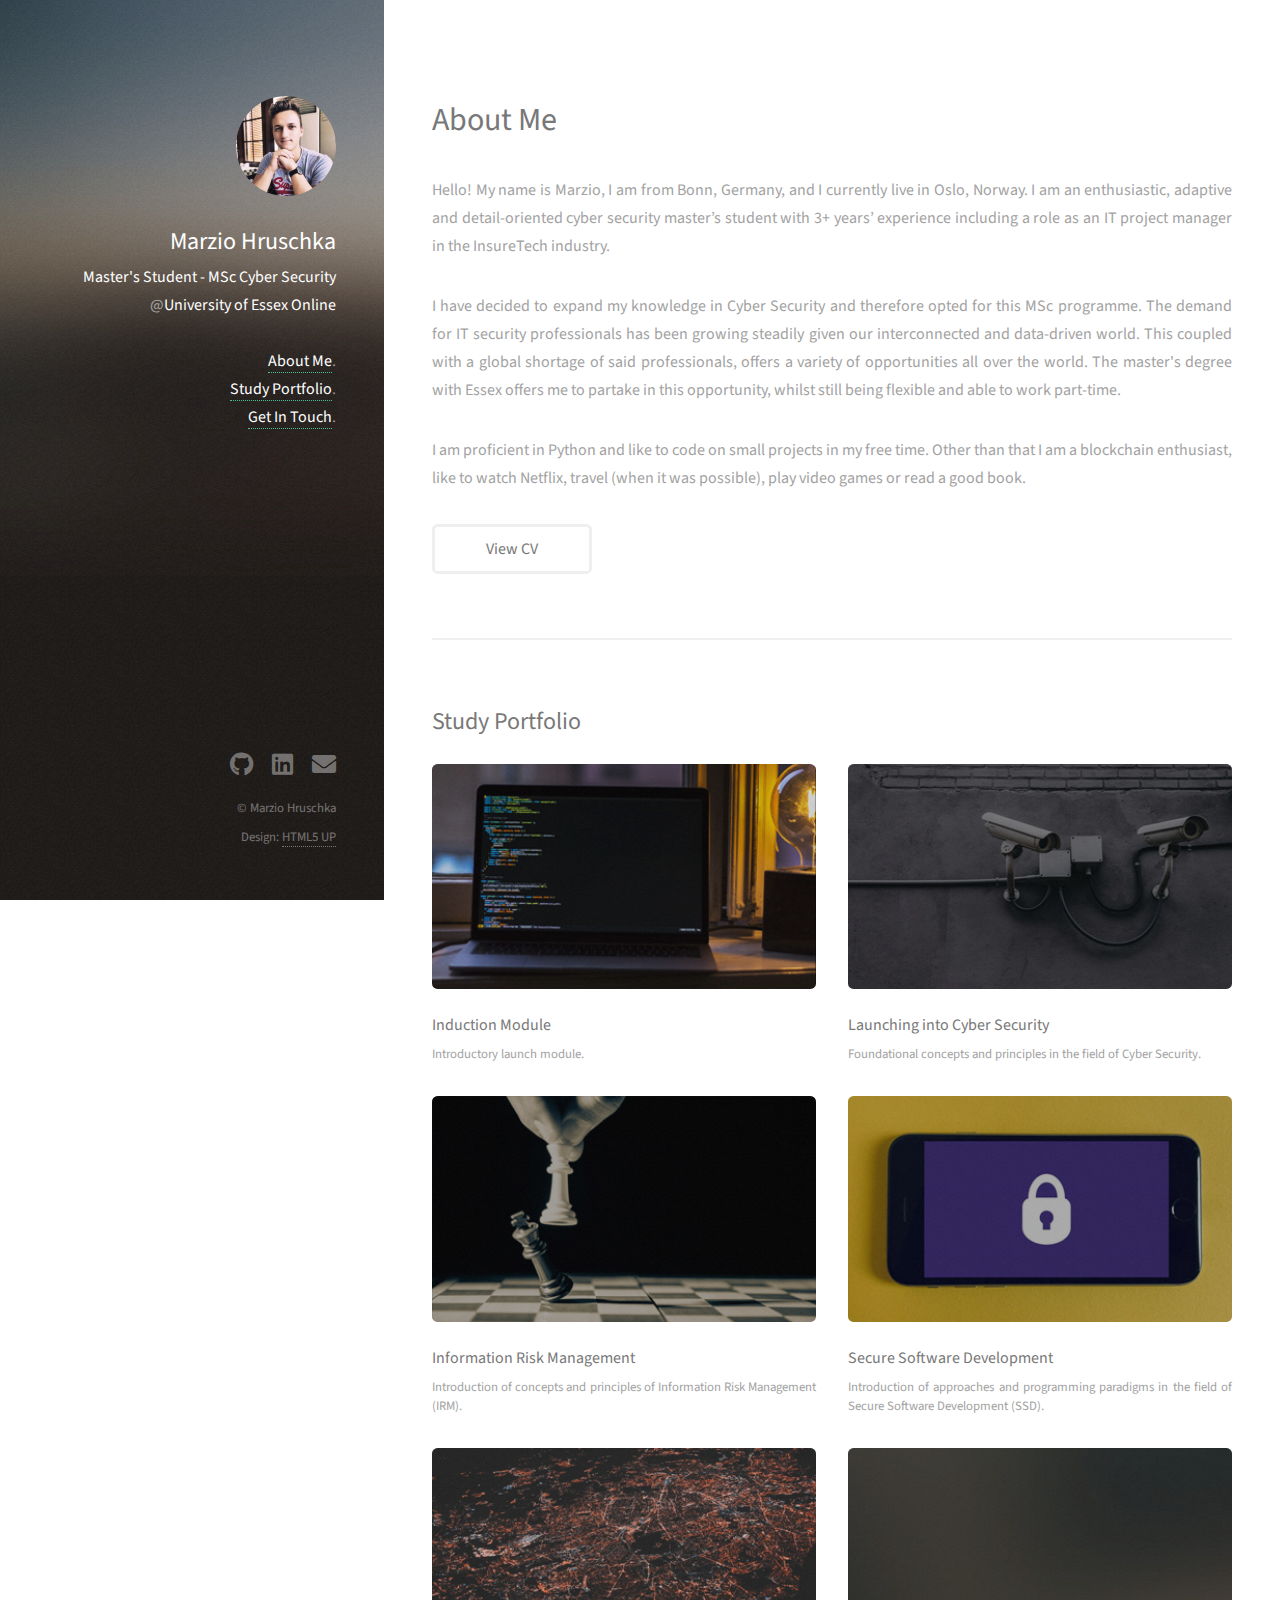
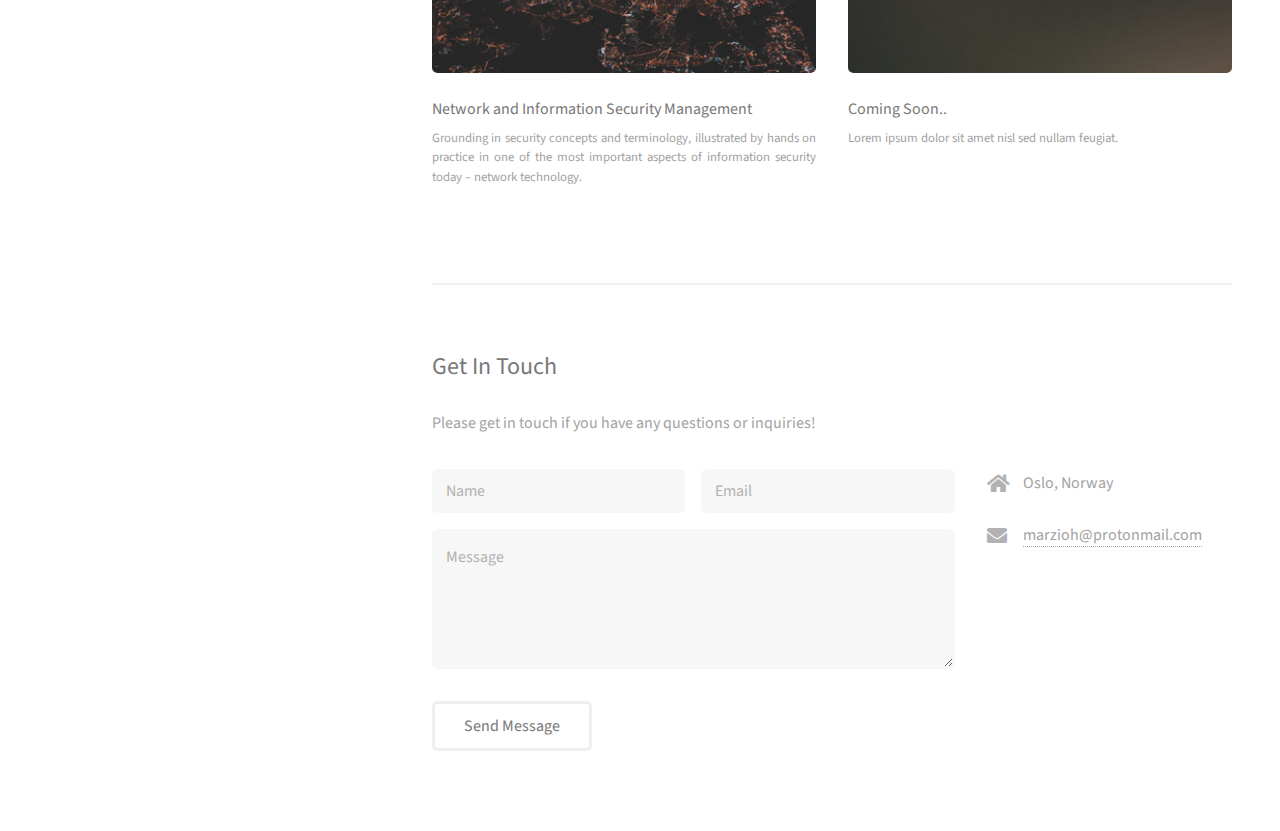
==== commit ce366579: "Added subpage for NISM Module and added relevant static documents." ====
--- a/index.html
+++ b/index.html
@@ -65,21 +65,22 @@
 								<p>Introduction of concepts and principles of Information Risk Management (IRM).</p>
 							</article>
 							<article class="col-6 col-12-xsmall work-item">
-								<a href="images/fulls/04.jpg" class="image fit thumb"><img src="images/thumbs/04.jpg" alt="" /></a>
-								<h3>Coming Soon...</h3>
+								<a href="#" class="image fit thumb"><img src="images/thumbs/ssd.jpg" alt="" /></a>
+								<h3>Secure Software Development</h3>
+								<p>Introduction of approaches and programming paradigms in the field of Secure Software Development (SSD).</p>
+							</article>
+							<article class="col-6 col-12-xsmall work-item">
+							<a href="network_and_information_security_management.html" class="image fit thumb"><img src="images/thumbs/nism.jpg" alt="" /></a>
+								<h3>Network and Information Security Management</h3>
+								<p>Grounding in security concepts and terminology, illustrated by hands on practice in one of the most important aspects of information security today – network technology.</p>
+							</article>
+							<article class="col-6 col-12-xsmall work-item">
+								<a href="images/fulls/06.jpg" class="image fit thumb"><img src="images/thumbs/06.jpg" alt="" /></a>
+								<h3>Coming Soon..</h3>
 								<p>Lorem ipsum dolor sit amet nisl sed nullam feugiat.</p>
 							</article>
-							<article class="col-6 col-12-xsmall work-item">
-<!-- 								<a href="images/fulls/05.jpg" class="image fit thumb"><img src="images/thumbs/05.jpg" alt="" /></a>
-								<h3>Nunc enim commodo aliquet</h3>
-								<p>Lorem ipsum dolor sit amet nisl sed nullam feugiat.</p>
-							</article>
-							<article class="col-6 col-12-xsmall work-item">
-								<a href="images/fulls/06.jpg" class="image fit thumb"><img src="images/thumbs/06.jpg" alt="" /></a>
-								<h3>Risus ornare lacinia</h3>
-								<p>Lorem ipsum dolor sit amet nisl sed nullam feugiat.</p>
-							</article>
-						</div>
+
+						<!--
 						<ul class="actions">
 							<li><a href="#" class="button">Full Portfolio</a></li>
 						</ul> -->
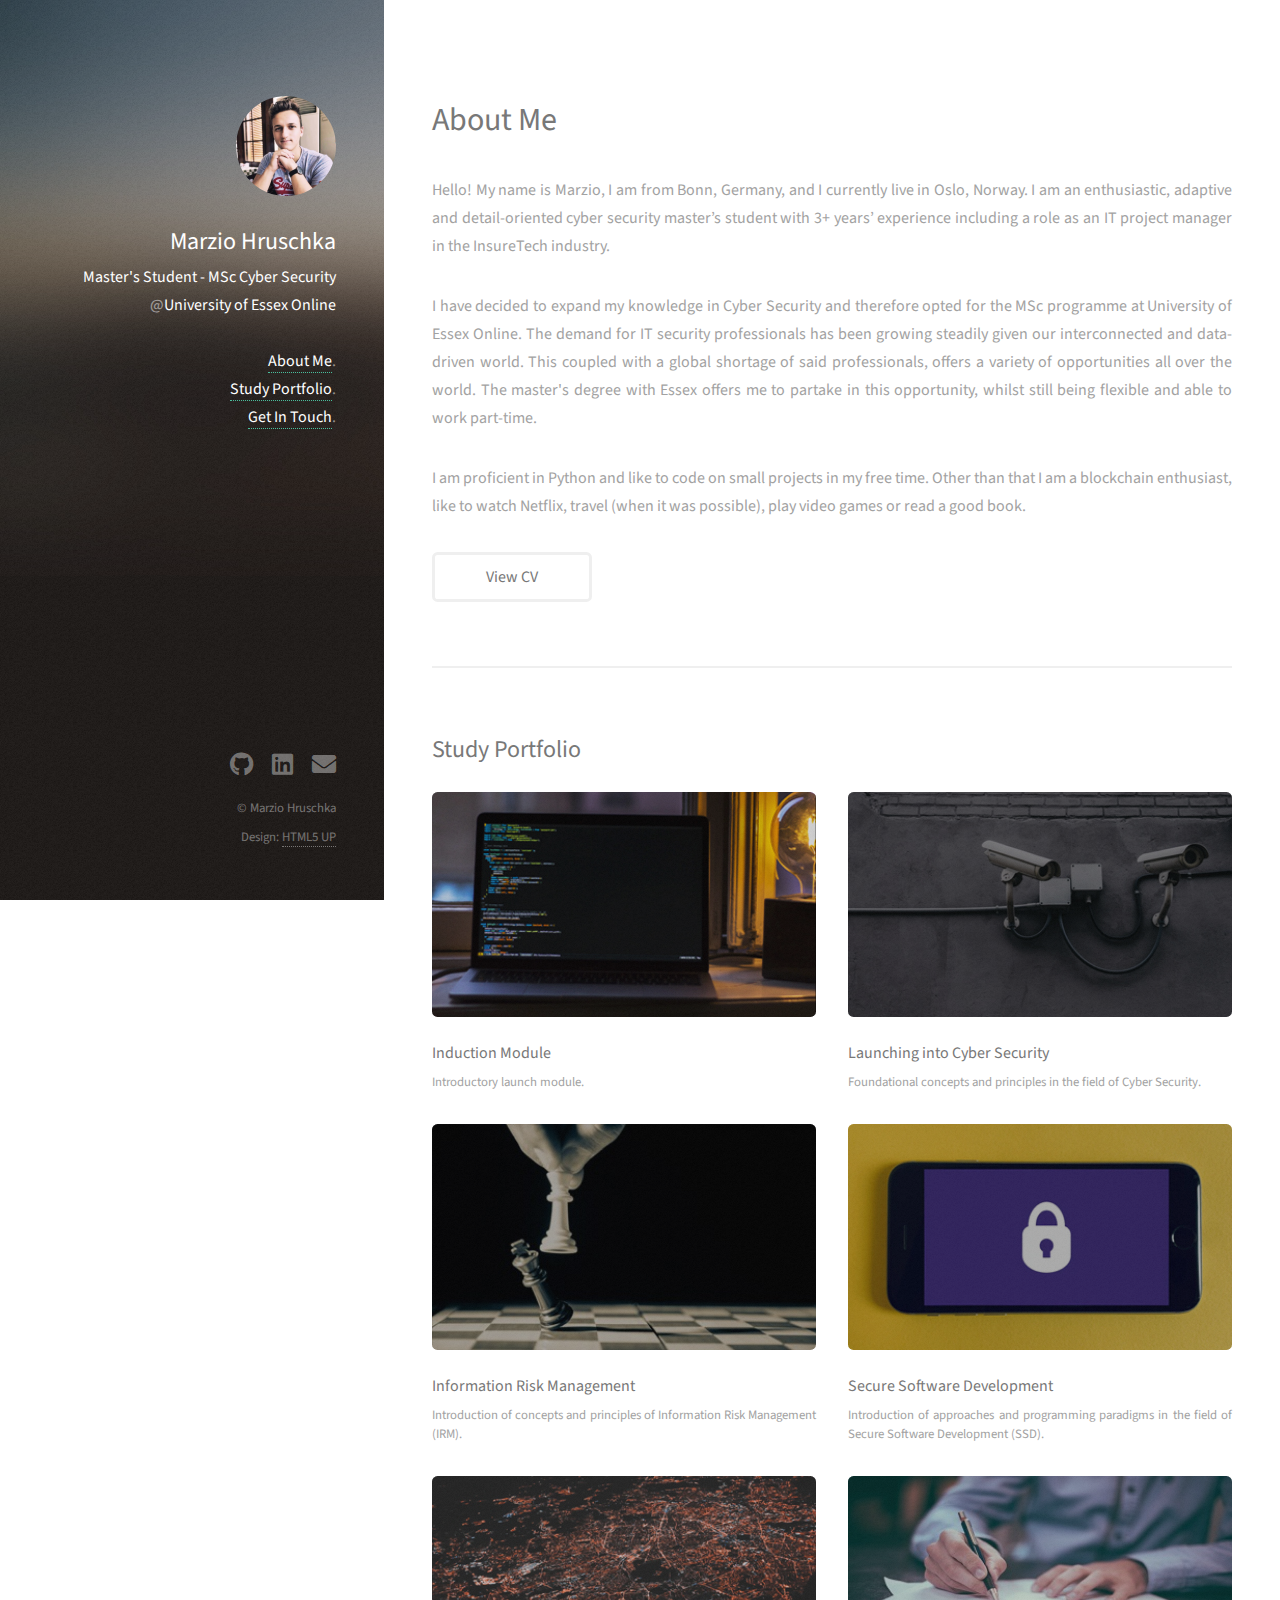
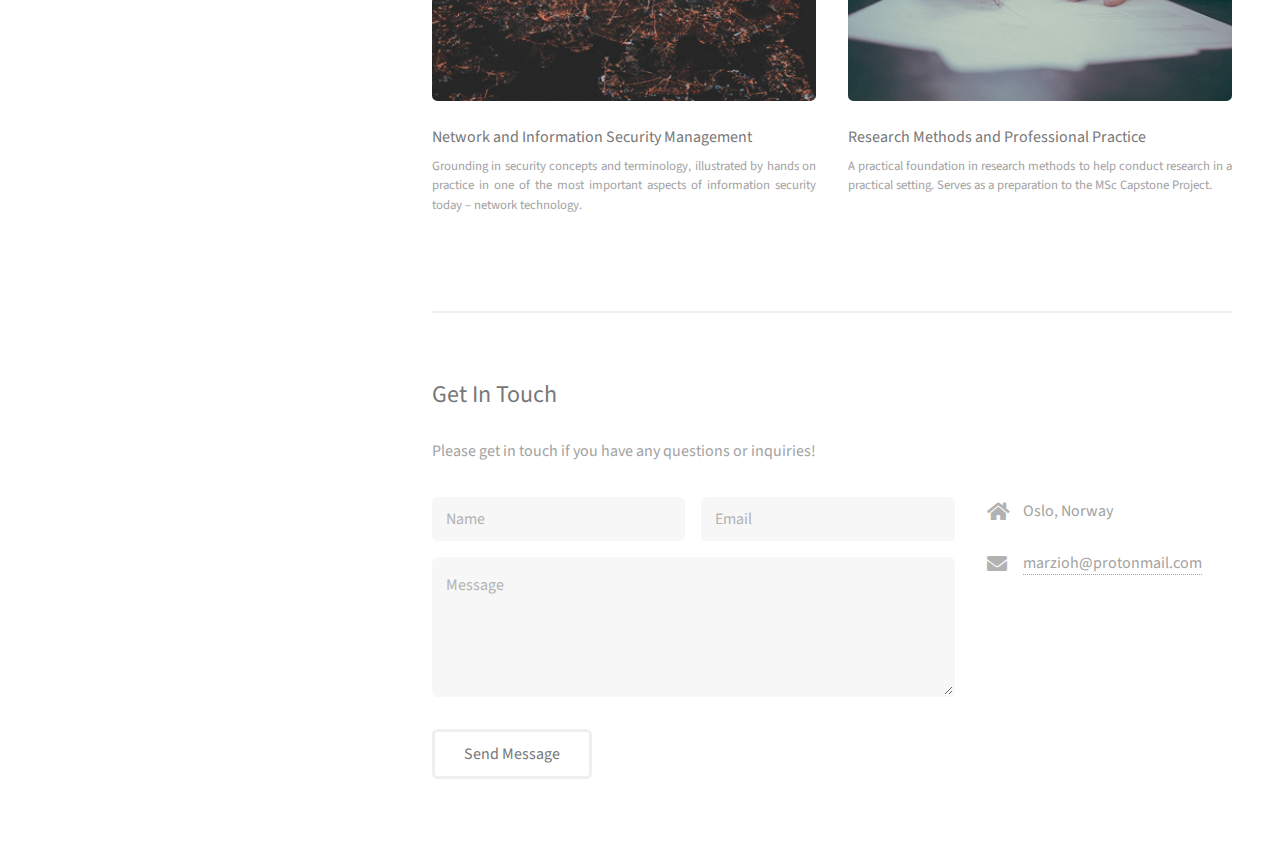
==== commit 530b813b: "Added RMPP Module" ====
--- a/index.html
+++ b/index.html
@@ -16,7 +16,7 @@
 		<!-- Header -->
 			<header id="header">
 				<div class="inner">
-					<a href="#" class="image avatar"><img src="images/avatar.jpg" alt="" /></a>
+					<a href="#" class="image avatar" style="color: #49bf9d;"><img src="images/avatar.jpg" alt="" /></a>
 					<h1 style="color:white;font-size:24px;"><b>Marzio Hruschka</b></h1>
 					<h1 style="color:white;font-size:16px;">Master's Student - MSc Cyber Security</h1>
 					<h1 style="font-size:16px">@<font style="color:white;">University of Essex Online</font></h1>
@@ -37,7 +37,7 @@
 						</header>
 						<p>Hello! My name is Marzio, I am from Bonn, Germany, and I currently live in Oslo, Norway. I am an enthusiastic, adaptive and detail-oriented cyber security master’s student with 3+ years’ experience including a role as an IT project manager in the InsureTech industry.</p>
 
-						<p>I have decided to expand my knowledge in Cyber Security and therefore opted for this MSc programme. The demand for IT security professionals has been growing steadily given our interconnected and data-driven world. This coupled with a global shortage of said professionals, offers a variety of opportunities all over the world. The master's degree with Essex offers me to partake in this opportunity, whilst still being flexible and able to work part-time.</p>
+						<p>I have decided to expand my knowledge in Cyber Security and therefore opted for the MSc programme at University of Essex Online. The demand for IT security professionals has been growing steadily given our interconnected and data-driven world. This coupled with a global shortage of said professionals, offers a variety of opportunities all over the world. The master's degree with Essex offers me to partake in this opportunity, whilst still being flexible and able to work part-time.</p>
 
 						<p>I am proficient in Python and like to code on small projects in my free time. Other than that I am a blockchain enthusiast, like to watch Netflix, travel (when it was possible), play video games or read a good book.</p>
 						<ul class="actions">
@@ -75,9 +75,9 @@
 								<p>Grounding in security concepts and terminology, illustrated by hands on practice in one of the most important aspects of information security today – network technology.</p>
 							</article>
 							<article class="col-6 col-12-xsmall work-item">
-								<a href="images/fulls/06.jpg" class="image fit thumb"><img src="images/thumbs/06.jpg" alt="" /></a>
-								<h3>Coming Soon..</h3>
-								<p>Lorem ipsum dolor sit amet nisl sed nullam feugiat.</p>
+								<a href="research_methods_and_professional_practice.html" class="image fit thumb"><img src="images/thumbs/rmpp.jpg" alt="" /></a>
+								<h3>Research Methods and Professional Practice</h3>
+								<p>A practical foundation in research methods to help conduct research in a practical setting. Serves as a preparation to the MSc Capstone Project.</p>
 							</article>
 
 						<!--
